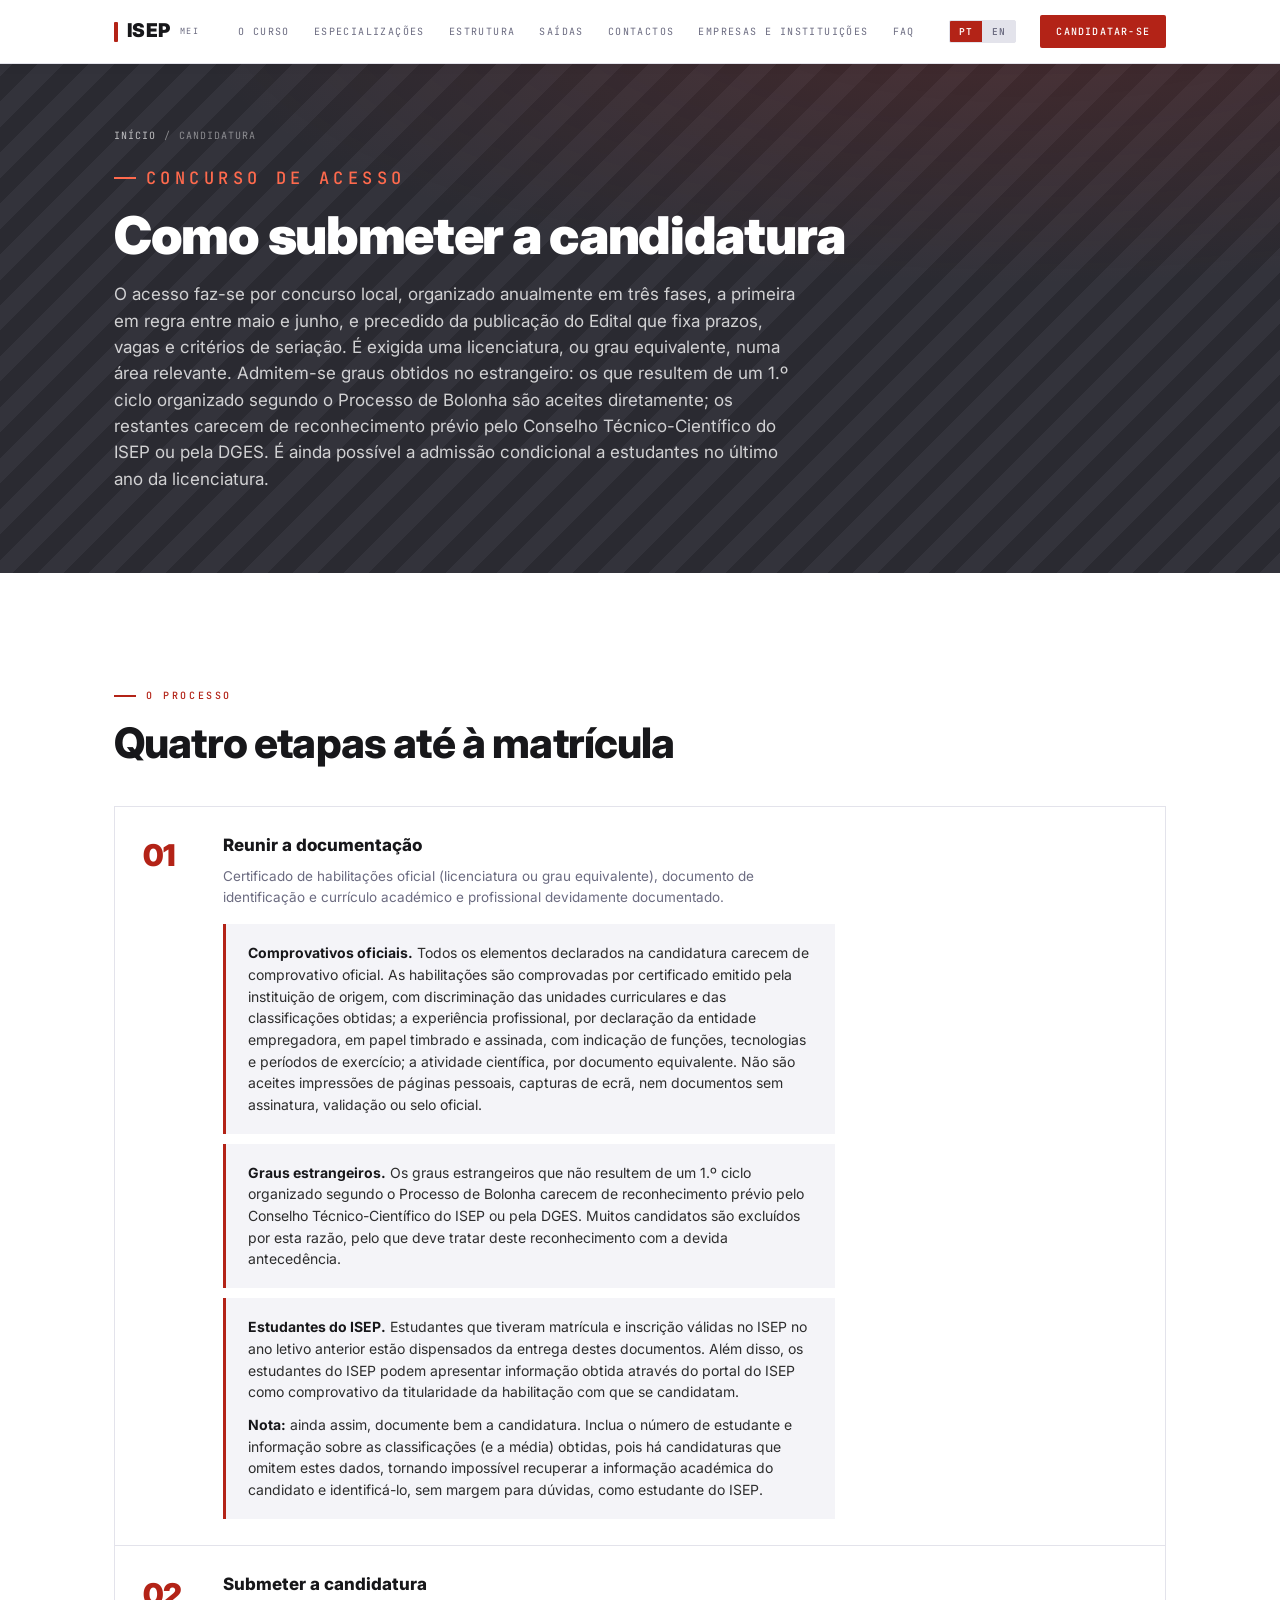
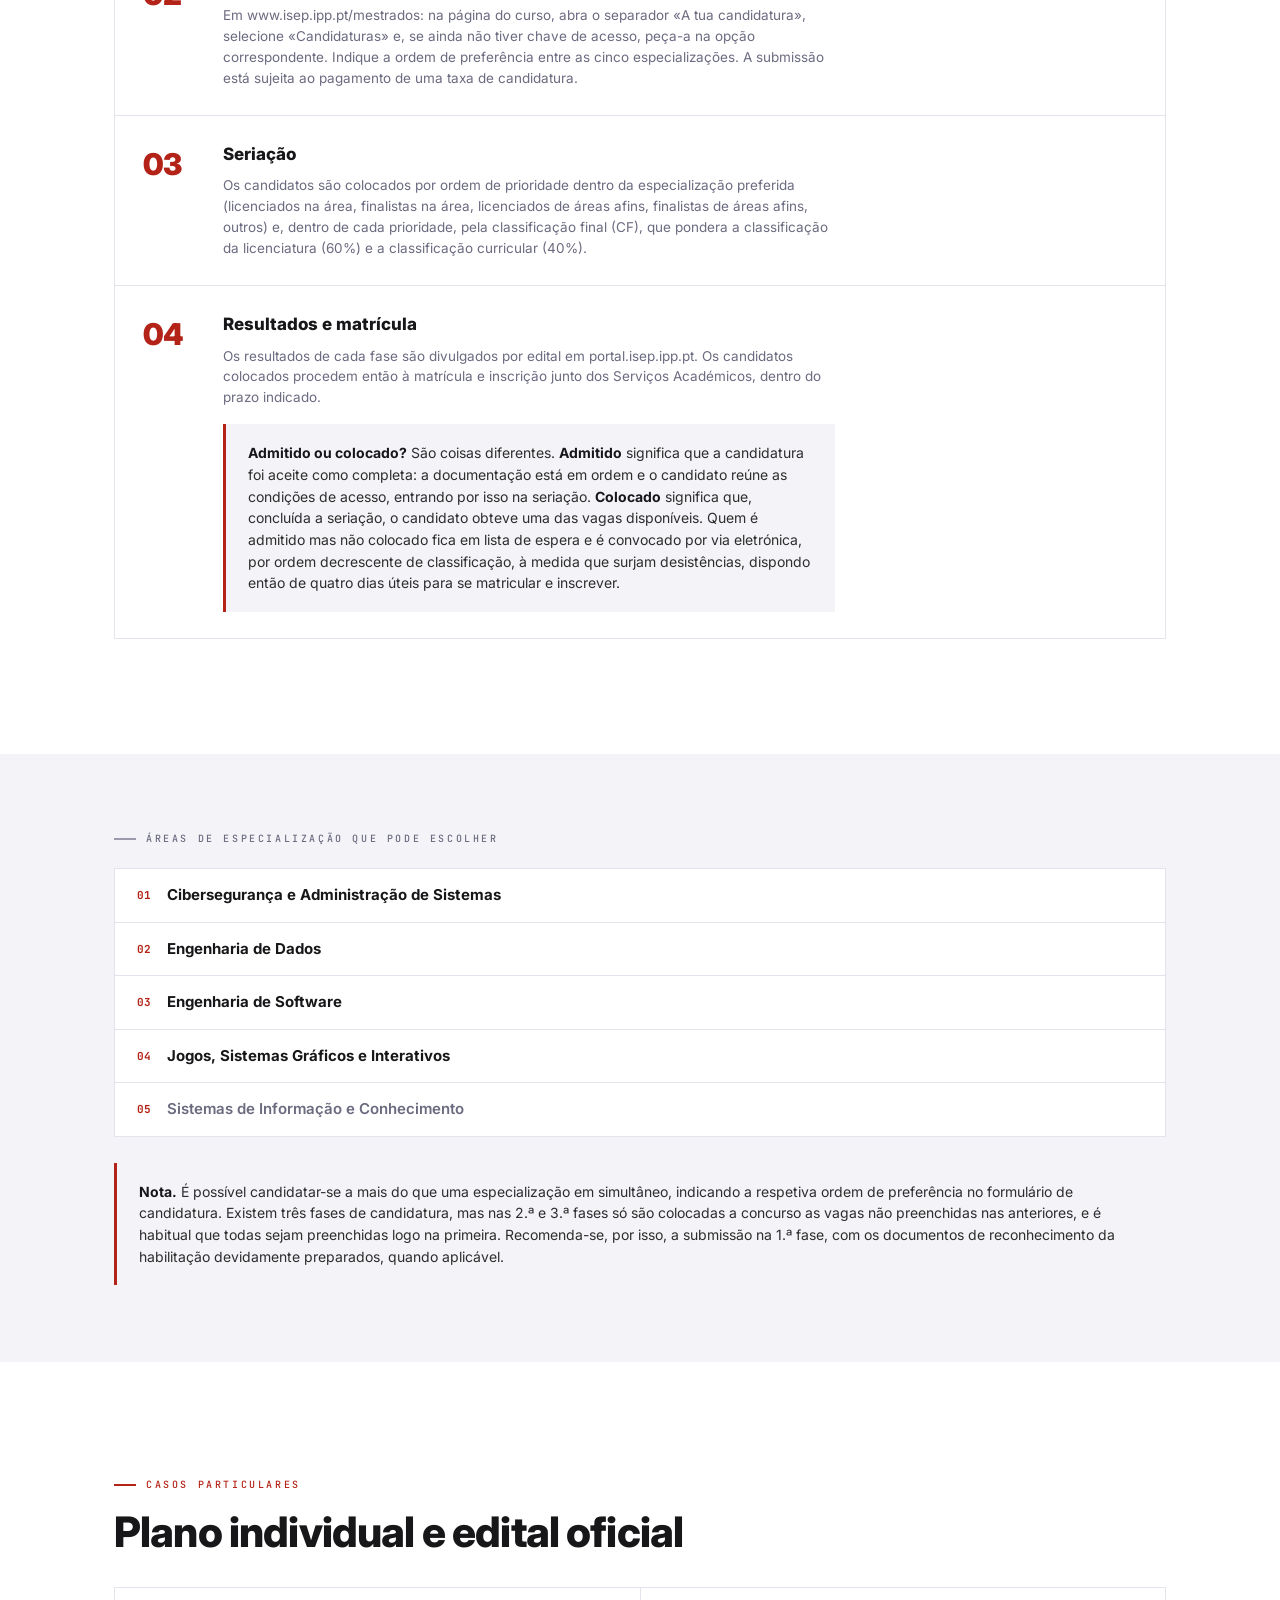
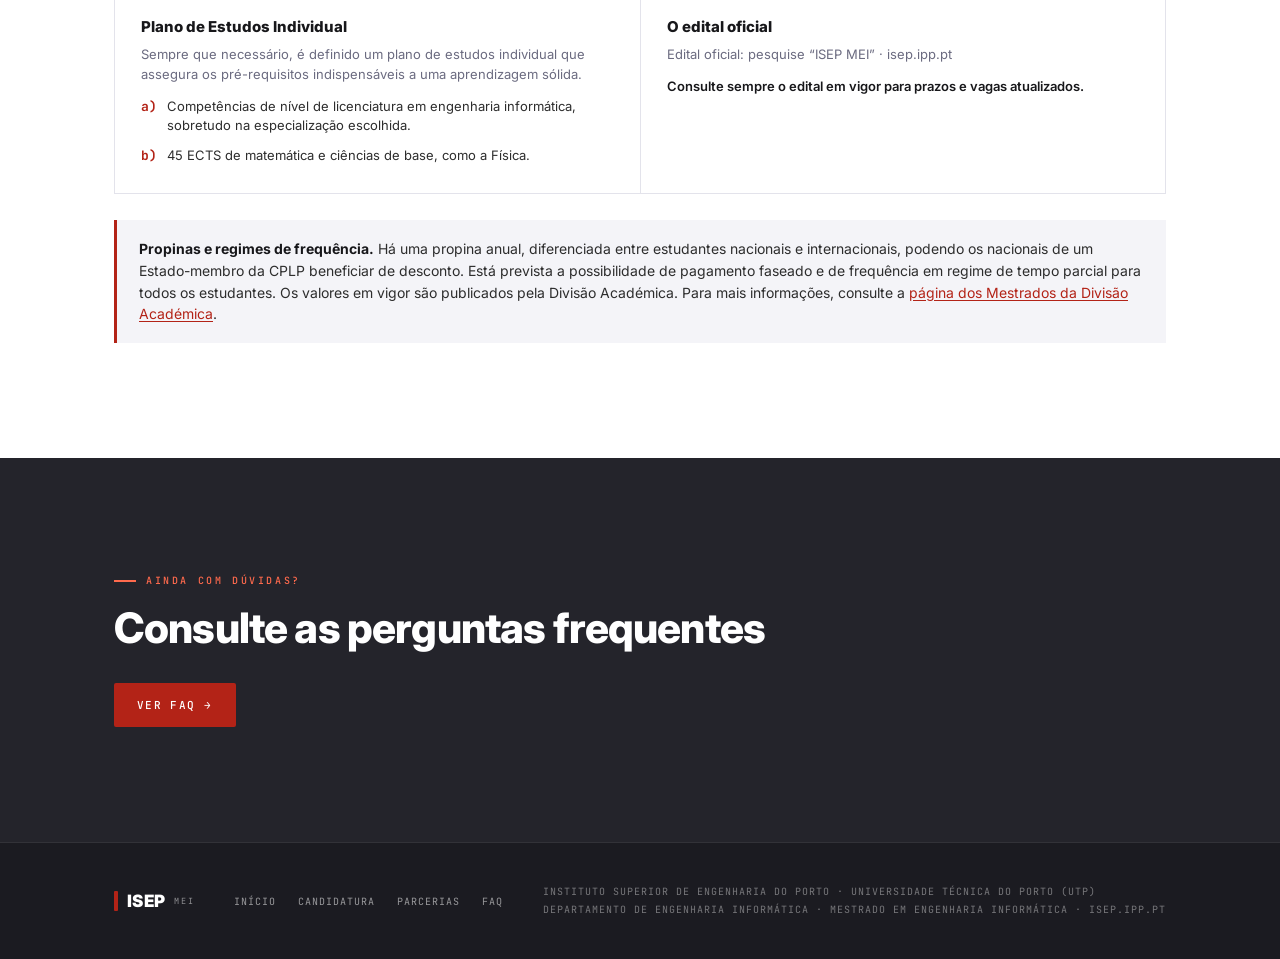
==== candidatura.html @ 1ce11475 "first commit" ====
<!DOCTYPE html>
<html lang="pt">
<head>
<meta charset="utf-8">
<meta name="viewport" content="width=device-width, initial-scale=1">
<title data-i18n="meta.cand">Candidatura · MEI · ISEP</title>
<meta name="description" data-i18n-attr="content:meta.candDesc" content="">
<link rel="stylesheet" href="styles.css">
<link rel="stylesheet" href="site.css">
</head>
<body data-page="candidatura">

<div id="site-nav"></div>

<section class="subhero">
  <div class="subhero__hatch"></div>
  <div class="wrap subhero__inner">
    <div class="crumb"><a href="index.html" data-i18n="cand.crumbHome"></a><span>/</span><span data-i18n="cand.crumb"></span></div>
    <p class="eyebrow reveal in" data-i18n="cand.eyebrow"></p>
    <h1 class="reveal in" data-d="1" data-i18n="cand.h1"></h1>
    <p class="reveal in" id="admIntro" data-d="2"></p>
  </div>
</section>

<section class="section">
  <div class="wrap">
    <p class="eyebrow reveal" data-i18n="cand.stepsEyebrow"></p>
    <h2 class="h-lg reveal" data-i18n="cand.stepsH2"></h2>
    <div class="steps-list reveal" id="stepsList"></div>
  </div>
</section>

<section class="section section--tight" style="background:var(--soft);">
  <div class="wrap">
    <p class="eyebrow muted reveal" data-i18n="cand.branchesEyebrow"></p>
    <div class="branch-list reveal" id="branchList"></div>
    <div class="callout reveal" id="applyNote"></div>
  </div>
</section>

<section class="section">
  <div class="wrap">
    <p class="eyebrow reveal" data-i18n="cand.caseEyebrow"></p>
    <h2 class="h-lg reveal" data-i18n="cand.caseH2"></h2>
    <div class="adm-two reveal" id="admTwo" style="margin-top:32px;"></div>
    <div class="callout reveal" id="feesNote"></div>
  </div>
</section>

<section class="section closing">
  <div class="wrap">
    <p class="eyebrow reveal" data-i18n="cand.closingEyebrow"></p>
    <h2 class="h-lg reveal" style="color:#fff;" data-i18n="cand.closingH2"></h2>
    <div class="closing__cta reveal" style="margin-top:32px;border-top:0;padding-top:0;">
      <div class="closing__actions">
        <a class="btn btn--primary" href="faq.html"><span data-i18n="cand.closingCta"></span> <span class="arr">→</span></a>
      </div>
    </div>
  </div>
</section>

<div id="site-footer"></div>

<script src="content.js"></script>
<script src="content.en.js"></script>
<script src="i18n.js"></script>
<script src="nav.js"></script>
<script src="reveal.js"></script>
<script src="candidatura.js"></script>
</body>
</html>
---- styles.css ----
/* ============================================================
   MEI · ISEP Brochure Design System
   Global entry point — consumers link THIS file only.
   Keep this file a list of @imports; no rules inline.
   ============================================================ */
@import "./css/fonts.css";
@import "./css/colors.css";
@import "./css/typography.css";
@import "./css/spacing.css";
---- site.css ----
/* ============================================================
   MEI · ISEP — Website layer
   Built on the brochure design system tokens (css/*.css via
   styles.css). This file adds web-only concerns: sticky nav,
   full-bleed hero, scroll rhythm, reveals, responsive behaviour.
   The house style is unchanged: one accent (ISEP red), mono
   eyebrows, heavy Inter display, square hairline structure.
   ============================================================ */

*, *::before, *::after { box-sizing: border-box; }
html { scroll-behavior: smooth; -webkit-text-size-adjust: 100%; }
@media (prefers-reduced-motion: reduce) { html { scroll-behavior: auto; } }
body {
  margin: 0;
  font-family: var(--font-sans);
  color: var(--ink-700);
  background: var(--paper);
  line-height: var(--leading-body);
  -webkit-font-smoothing: antialiased;
  text-rendering: optimizeLegibility;
}
img { max-width: 100%; display: block; }
a { color: inherit; text-decoration: none; }
:focus-visible { outline: 2px solid var(--mei-red); outline-offset: 3px; }

/* ---- Shared rhythm ---- */
:root {
  --maxw: 1180px;
  --gutter: clamp(20px, 5vw, 72px);
  --nav-h: 64px;
  --sec-pad: clamp(64px, 9vw, 132px);

  /* Dark surfaces. Kept separate from --ink-900 / --stage-black, which are
     also text colours: these lift the large dark sections a step without
     lightening every heading on the page. --deep stays a step below --dark
     so cards and mats still read as nested inside a dark section. */
  --surface-dark: #24242B;
  --surface-dark-deep: #1B1B21;
  --hatch-dark-a: #33333B;
  --hatch-dark-b: #2A2A31;
}
.wrap { max-width: var(--maxw); margin: 0 auto; padding-inline: var(--gutter); }
.section { padding-block: var(--sec-pad); }
.section--tight { padding-block: clamp(48px, 6vw, 84px); }

/* ---- Eyebrow (mono kicker) ---- */
.eyebrow {
  font-family: var(--font-mono);
  font-size: 10px;
  letter-spacing: 0.26em;
  text-transform: uppercase;
  font-weight: 500;
  color: var(--mei-red);
  margin: 0 0 18px;
  display: flex;
  align-items: center;
  gap: 10px;
}
.eyebrow::before {
  content: "";
  width: 22px; height: 2px;
  background: var(--mei-red);
  display: inline-block;
}
.eyebrow.muted { color: var(--ink-500); }
.eyebrow.muted::before { background: var(--ink-300); }
.on-dark .eyebrow, .eyebrow.on-dark { color: #ff6a4d; }
.on-dark .eyebrow::before { background: #ff6a4d; }

/* ---- Headings ---- */
.h-xl { font-weight: 900; font-size: clamp(34px, 5.2vw, 60px); line-height: 1.02; letter-spacing: -0.025em; color: var(--ink-900); margin: 0; }
.h-lg { font-weight: 800; font-size: clamp(27px, 3.6vw, 42px); line-height: 1.06; letter-spacing: -0.02em; color: var(--ink-900); margin: 0; }
.h-md { font-weight: 800; font-size: clamp(20px, 2.2vw, 26px); line-height: 1.1; letter-spacing: -0.015em; color: var(--ink-900); margin: 0; }
.lead { font-size: clamp(16px, 1.5vw, 19px); line-height: 1.5; font-weight: 500; color: var(--ink-700); max-width: 56ch; }
.body { font-size: 15px; line-height: 1.6; color: var(--ink-500); max-width: 62ch; }
/* Grey run-in phrase opening a paragraph. Weighted so it still reads as a
   lead-in inside .body, which is already --ink-500. */
.lede { color: var(--ink-500); font-weight: 650; }
.text-accent { color: var(--mei-red); }

/* ============================================================
   NAV
   ============================================================ */
/* The bar is never transparent, in either state: over the dark hero it is a
   solid dark band with light type, and from the first light section onward it
   flips to solid paper with dark type. nav.js owns the .scrolled flip. */
.nav {
  position: fixed; top: 0; left: 0; right: 0; z-index: 100;
  height: var(--nav-h);
  display: flex; align-items: center;
  background: var(--surface-dark-deep);
  transition: background .35s ease, border-color .35s ease, box-shadow .35s ease;
  border-bottom: 1px solid rgba(255,255,255,.09);
}
.nav.scrolled {
  background: var(--paper);
  border-bottom-color: var(--line);
  box-shadow: 0 1px 12px rgba(15,15,18,.06);
}
.nav__inner { max-width: var(--maxw); margin: 0 auto; padding-inline: var(--gutter); width: 100%; display: flex; align-items: center; gap: 24px; }
.brand { display: flex; align-items: center; gap: 9px; margin-right: auto; }
.brand__bar { width: 4px; height: 20px; background: var(--mei-red); border-radius: 1px; }
.brand__isep { font-weight: 900; font-size: 19px; letter-spacing: .02em; color: #fff; transition: color .35s ease; }
.brand__sub { font-family: var(--font-mono); font-size: 8.5px; letter-spacing: .2em; text-transform: uppercase; color: rgba(255,255,255,.6); transition: color .35s ease; }
.nav.scrolled .brand__isep { color: var(--ink-900); }
.nav.scrolled .brand__sub { color: var(--ink-500); }
.nav__links { display: flex; align-items: center; gap: 4px; }
.nav__link {
  font-family: var(--font-mono); font-size: 10px; letter-spacing: .14em; text-transform: uppercase; white-space: nowrap;
  color: rgba(255,255,255,.72); padding: 8px 10px; border-radius: 2px; transition: color .25s ease, background .25s ease; position: relative;
}
.nav__link:hover { color: #fff; }
.nav.scrolled .nav__link { color: var(--ink-500); }
.nav.scrolled .nav__link:hover { color: var(--ink-900); }
.nav__link.active { color: #fff; }
.nav.scrolled .nav__link.active { color: var(--mei-red); }
.nav__link.active::after {
  content: ""; position: absolute; left: 11px; right: 11px; bottom: 2px; height: 2px; background: var(--mei-red);
}
.nav__cta {
  font-family: var(--font-mono); font-size: 10px; letter-spacing: .12em; text-transform: uppercase; font-weight: 500;
  background: var(--mei-red); color: #fff; padding: 9px 16px; border-radius: 2px; white-space: nowrap;
  transition: background .2s ease, transform .2s ease;
}
.nav__cta:hover { background: var(--mei-red-deep); transform: translateY(-1px); }
/* ---- Language switch ---- */
.langsw { display: flex; align-items: center; gap: 1px; background: rgba(255,255,255,.22); border: 1px solid rgba(255,255,255,.22); border-radius: 2px; overflow: hidden; flex: 0 0 auto; }
.langsw__b {
  font-family: var(--font-mono); font-size: 9.5px; letter-spacing: .12em; font-weight: 600;
  background: transparent; color: rgba(255,255,255,.72); border: 0; cursor: pointer;
  padding: 6px 9px; line-height: 1; transition: background .2s ease, color .2s ease;
}
.langsw__b:hover { color: #fff; }
.langsw__b.active { background: var(--mei-red); color: #fff; }
.nav.scrolled .langsw { background: var(--line); border-color: var(--line); }
.nav.scrolled .langsw__b { color: var(--ink-500); }
.nav.scrolled .langsw__b:hover { color: var(--ink-900); }
.nav.scrolled .langsw__b.active { background: var(--mei-red); color: #fff; }

.nav__burger { display: none; flex-direction: column; gap: 4px; background: none; border: 0; cursor: pointer; padding: 8px; }
.nav__burger span { width: 22px; height: 2px; background: #fff; transition: background .35s ease; }
.nav.scrolled .nav__burger span { background: var(--ink-900); }

/* ============================================================
   HERO (editorial dark cut)
   ============================================================ */
.hero {
  position: relative; min-height: 100svh; display: flex; align-items: flex-end;
  background: var(--surface-dark-deep); color: #fff; overflow: hidden;
  padding-top: calc(var(--nav-h) + 40px); padding-bottom: clamp(40px, 6vw, 72px);
}
.hero__hatch {
  position: absolute; inset: 0;
  background:
    radial-gradient(120% 90% at 80% 0%, rgba(179,35,23,.22), transparent 55%),
    repeating-linear-gradient(135deg, var(--hatch-dark-a) 0 18px, var(--hatch-dark-b) 18px 36px);
  opacity: .9;
}
.hero__hatch::after {
  content: ""; position: absolute; inset: 0;
  background: linear-gradient(to top, rgba(15,15,18,.96) 4%, rgba(15,15,18,.35) 55%, rgba(15,15,18,.55) 100%);
}
.hero__inner { position: relative; z-index: 2; width: 100%; max-width: var(--maxw); margin: 0 auto; padding-inline: var(--gutter); }
.hero__kicker { font-family: var(--font-mono); font-size: 11px; letter-spacing: .28em; text-transform: uppercase; color: rgba(255,255,255,.7); margin-bottom: 26px; display: flex; align-items: center; gap: 12px; flex-wrap: wrap; }
.hero__kicker b { color: #ff6a4d; font-weight: 500; }
.hero__mei { font-weight: 900; font-size: clamp(140px, 30vw, 440px); line-height: .78; letter-spacing: -0.05em; margin: 0 0 8px -0.04em; }
.hero__mei span { color: var(--mei-red); }
.hero__title { font-weight: 800; font-size: clamp(22px, 3.4vw, 40px); letter-spacing: -0.02em; line-height: 1.05; margin: 0 0 22px; max-width: 18ch; }
.hero__intro { font-size: clamp(15px, 1.5vw, 18px); line-height: 1.55; color: rgba(255,255,255,.8); max-width: 54ch; font-weight: 400; }
.hero__actions { display: flex; flex-wrap: wrap; gap: 14px; margin-top: 32px; }
.hero__stats {
  display: grid; grid-template-columns: repeat(4, 1fr); gap: 1px;
  margin-top: clamp(40px, 6vw, 64px); border: 1px solid rgba(255,255,255,.14); background: rgba(255,255,255,.14);
}
.hero__stat { background: rgba(15,15,18,.6); padding: 20px 22px; }
.hero__stat .n { font-weight: 900; font-size: clamp(28px, 3.4vw, 40px); letter-spacing: -.02em; line-height: 1; }
.hero__stat .l { font-family: var(--font-mono); font-size: 9px; letter-spacing: .14em; text-transform: uppercase; color: rgba(255,255,255,.55); margin-top: 9px; }
.scrollcue { position: absolute; left: 50%; bottom: 18px; transform: translateX(-50%); z-index: 3; font-family: var(--font-mono); font-size: 8px; letter-spacing: .3em; text-transform: uppercase; color: rgba(255,255,255,.5); display: flex; flex-direction: column; align-items: center; gap: 8px; }
.scrollcue .ln { width: 1px; height: 30px; background: linear-gradient(to bottom, rgba(255,255,255,.5), transparent); animation: cue 2.2s ease-in-out infinite; transform-origin: top; }
@keyframes cue { 0%,100% { transform: scaleY(.4); opacity:.4 } 50% { transform: scaleY(1); opacity:1 } }
@media (prefers-reduced-motion: reduce) { .scrollcue .ln { animation: none; } }

/* ---- Buttons ---- */
.btn { font-family: var(--font-mono); font-size: 11px; letter-spacing: .12em; text-transform: uppercase; font-weight: 500; padding: 13px 22px; border-radius: 2px; display: inline-flex; align-items: center; gap: 9px; cursor: pointer; border: 1px solid transparent; transition: background .2s ease, color .2s ease, transform .2s ease, border-color .2s ease; }
.btn .arr { transition: transform .2s ease; }
.btn:hover .arr { transform: translateX(3px); }
.btn--primary { background: var(--mei-red); color: #fff; }
.btn--primary:hover { background: var(--mei-red-deep); transform: translateY(-1px); }
.btn--ghost-light { background: transparent; color: #fff; border-color: rgba(255,255,255,.3); }
.btn--ghost-light:hover { border-color: #fff; background: rgba(255,255,255,.06); }
.btn--ghost { background: transparent; color: var(--ink-900); border-color: var(--line); }
.btn--ghost:hover { border-color: var(--ink-900); }
.btn--dark { background: var(--ink-900); color: #fff; }
.btn--dark:hover { background: #000; transform: translateY(-1px); }

/* ============================================================
   PILLARS
   ============================================================ */
.pillars { display: grid; grid-template-columns: repeat(4, 1fr); gap: 1px; background: var(--line); border: 1px solid var(--line); margin-top: 40px; }
.pillar { background: var(--paper); padding: 30px 26px 34px; }
.pillar__no { font-family: var(--font-mono); font-size: 10px; letter-spacing: .16em; color: var(--mei-red); margin-bottom: 18px; }
.pillar__t { font-weight: 800; font-size: 17px; letter-spacing: -.01em; color: var(--ink-900); margin: 0 0 10px; line-height: 1.2; }
.pillar__d { font-size: 13.5px; line-height: 1.55; color: var(--ink-500); margin: 0; }

/* ---- Glance strip ---- */
.glance { display: grid; grid-template-columns: repeat(4, 1fr); gap: 1px; background: var(--line); border: 1px solid var(--line); margin-top: 40px; }
.glance__cell { background: var(--soft); padding: 18px 20px; }
.glance__k { font-family: var(--font-mono); font-size: 8.5px; letter-spacing: .16em; text-transform: uppercase; color: var(--ink-500); margin-bottom: 7px; }
.glance__v { font-size: 14px; font-weight: 600; color: var(--ink-900); line-height: 1.3; }

/* ============================================================
   SPECIALIZATIONS
   ============================================================ */
.spec { background: var(--soft-warm); }
.spec__head { display: flex; justify-content: space-between; align-items: flex-end; gap: 30px; flex-wrap: wrap; }
.spec__tabs { display: flex; flex-wrap: wrap; gap: 8px; margin-top: 38px; }
.spec__tab {
  font-family: var(--font-mono); font-size: 10px; letter-spacing: .1em; text-transform: uppercase;
  display: flex; align-items: center; gap: 9px; padding: 11px 15px; border: 1px solid var(--line);
  background: var(--paper); color: var(--ink-500); border-radius: 2px; cursor: pointer; transition: all .2s ease; text-align: left;
}
.spec__tab .no { font-weight: 700; color: var(--ink-300); transition: color .2s ease; }
.spec__tab:hover { border-color: var(--ink-300); color: var(--ink-900); }
.spec__tab.active { background: var(--ink-900); border-color: var(--ink-900); color: #fff; }
.spec__tab.active .no { color: var(--mei-red); }

.spec__panel { margin-top: 30px; background: var(--paper); border: 1px solid var(--line); }
.spec__panelhead { display: grid; grid-template-columns: 1.1fr .9fr; }
.spec__intro { padding: clamp(28px, 3.5vw, 46px); }
.spec__no { font-weight: 900; font-size: 64px; line-height: .9; letter-spacing: -.04em; color: var(--mei-red); }
.spec__name { font-weight: 800; font-size: clamp(22px, 2.4vw, 30px); letter-spacing: -.02em; color: var(--ink-900); margin: 14px 0 16px; line-height: 1.08; }
.spec__blurb { font-size: 14.5px; line-height: 1.6; color: var(--ink-500); margin: 0; }
.spec__meta { display: flex; gap: 28px; margin-top: 24px; }
.spec__metaitem .n { font-weight: 900; font-size: 24px; color: var(--ink-900); letter-spacing: -.02em; }
.spec__metaitem .l { font-family: var(--font-mono); font-size: 8.5px; letter-spacing: .14em; text-transform: uppercase; color: var(--ink-500); margin-top: 4px; }
.spec__photo {
  position: relative; overflow: hidden;
  background: repeating-linear-gradient(135deg, var(--hatch-a) 0 16px, var(--hatch-b) 16px 32px);
  border-left: 1px solid var(--line); min-height: 240px;
}
.spec__photo img { position: absolute; inset: 0; width: 100%; height: 100%; object-fit: cover; }
/* The data-label caption only stands in for a missing image; once the real
   photo is there it is redundant, and it survives as the img's alt text. */
.spec__photo::after { content: attr(data-label); position: absolute; left: 18px; bottom: 16px; right: 18px; font-family: var(--font-mono); font-size: 9px; letter-spacing: .12em; text-transform: uppercase; color: var(--ink-300); background: rgba(255,255,255,.66); padding: 5px 9px; border-radius: 2px; }
.spec__photo.has-img::after { content: none; }

.spec__courses { border-top: 1px solid var(--line); padding: clamp(24px, 3vw, 40px); }
.spec__semgrid { display: grid; grid-template-columns: 1fr 1fr; gap: 0 clamp(28px, 4vw, 56px); }
.subsem { font-family: var(--font-mono); font-size: 10px; letter-spacing: .14em; text-transform: uppercase; color: var(--ink-900); font-weight: 700; display: flex; align-items: center; gap: 9px; margin-bottom: 4px; }
.subsem .tag { color: var(--mei-red); }
.course { display: flex; gap: 14px; align-items: flex-start; padding: 13px 0; border-top: 1px solid var(--line); }
.course__code { font-family: var(--font-mono); font-size: 10px; font-weight: 700; letter-spacing: .05em; color: var(--ink-900); flex: 0 0 64px; padding-top: 2px; }
.course__name { font-size: 13.5px; font-weight: 700; color: var(--ink-900); line-height: 1.25; }
.course__desc { font-size: 12px; line-height: 1.5; color: var(--ink-500); margin-top: 4px; }
.course__shared { display: inline-block; margin-top: 6px; font-family: var(--font-mono); font-size: 8px; letter-spacing: .12em; text-transform: uppercase; color: var(--mei-red); }
.course__ects { margin-left: auto; display: flex; align-items: baseline; gap: 3px; flex: 0 0 auto; }
.course__ects .n { font-weight: 900; font-size: 17px; letter-spacing: -.02em; color: var(--ink-900); }
.course__ects .u { font-family: var(--font-mono); font-size: 8px; letter-spacing: .12em; text-transform: uppercase; color: var(--ink-500); }

.spec__y2 { display: grid; grid-template-columns: 1fr 1fr; gap: 0; border-top: 1px solid var(--line); }
.spec__lab { padding: clamp(22px, 3vw, 34px); border-right: 1px solid var(--line); }
.spec__proj { padding: clamp(22px, 3vw, 34px); background: var(--soft); }
.blk-label { font-family: var(--font-mono); font-size: 9.5px; letter-spacing: .16em; text-transform: uppercase; color: var(--mei-red); display: flex; align-items: center; gap: 9px; margin-bottom: 16px; }
.blk-label .dot { width: 6px; height: 6px; background: var(--mei-red); border-radius: 50%; }
.proj { padding: 11px 0; border-top: 1px solid var(--line); }
.proj__t { font-size: 13px; font-weight: 700; color: var(--ink-900); line-height: 1.3; }
.proj__m { font-family: var(--font-mono); font-size: 10px; color: var(--ink-500); margin-top: 4px; letter-spacing: .02em; }
.spec__extra { font-size: 12px; color: var(--ink-500); margin-top: 14px; line-height: 1.5; }

.fifth-note { margin-top: 26px; background: var(--paper); border: 1px solid var(--line); border-left: 3px solid var(--mei-red); padding: 18px 22px; font-size: 14px; line-height: 1.55; color: var(--ink-700); }

/* ============================================================
   STRUCTURE
   ============================================================ */
.arc { display: grid; grid-template-columns: repeat(3, 1fr); gap: 1px; background: var(--line); border: 1px solid var(--line); margin-top: 40px; }
.arc__cell { background: var(--paper); padding: 28px 26px 32px; position: relative; }
.arc__cell.accent { background: var(--surface-dark); color: #fff; }
.arc__sem { font-family: var(--font-mono); font-size: 9px; letter-spacing: .16em; text-transform: uppercase; color: var(--ink-500); margin-bottom: 16px; }
.arc__cell.accent .arc__sem { color: rgba(255,255,255,.55); }
.arc__big { font-weight: 800; font-size: 22px; letter-spacing: -.015em; color: var(--ink-900); margin-bottom: 8px; }
.arc__cell.accent .arc__big { color: #fff; }
.arc__sub { font-size: 13px; line-height: 1.5; color: var(--ink-500); }
.arc__cell.accent .arc__sub { color: rgba(255,255,255,.7); }
.arc__step { position: absolute; top: 24px; right: 26px; font-family: var(--font-mono); font-size: 10px; color: var(--ink-300); }
.arc__cell.accent .arc__step { color: var(--mei-red); }

.common { margin-top: 40px; border: 1px solid var(--line); background: var(--paper); }
.common__row { display: flex; gap: 16px; align-items: flex-start; padding: 16px 22px; border-top: 1px solid var(--line); }
.common__row:first-child { border-top: 0; }
.common__code { font-family: var(--font-mono); font-size: 10px; font-weight: 700; letter-spacing: .05em; color: var(--ink-900); flex: 0 0 64px; padding-top: 2px; }
.common__name { font-size: 14px; font-weight: 700; color: var(--ink-900); }
.common__desc { font-size: 12.5px; color: var(--ink-500); line-height: 1.5; margin-top: 4px; max-width: 70ch; }
.common__ects { margin-left: auto; display: flex; align-items: baseline; gap: 3px; }
.common__ects .n { font-weight: 900; font-size: 19px; color: var(--ink-900); letter-spacing: -.02em; }
.common__ects .u { font-family: var(--font-mono); font-size: 8px; letter-spacing: .12em; text-transform: uppercase; color: var(--ink-500); }

.pace { margin-top: 40px; display: grid; grid-template-columns: 1.3fr 1fr; gap: 1px; background: var(--line); border: 1px solid var(--line); }
.pace__tablewrap { background: var(--paper); padding: 24px 26px; }
.ftab { width: 100%; border-collapse: collapse; }
.ftab th, .ftab td { text-align: left; padding: 11px 8px; border-bottom: 1px solid var(--line); font-size: 13px; }
.ftab thead th { font-family: var(--font-mono); font-size: 9px; letter-spacing: .14em; text-transform: uppercase; color: var(--ink-500); font-weight: 500; }
.ftab tbody th { font-weight: 600; color: var(--ink-700); }
.ftab tbody td { font-weight: 800; color: var(--ink-900); font-size: 15px; }
.ftab td.hl { color: var(--mei-red); }
.pace__note { background: var(--surface-dark); color: #fff; padding: 26px; display: flex; flex-direction: column; justify-content: center; }
.pace__sched { font-family: var(--font-mono); font-size: 11px; letter-spacing: .1em; text-transform: uppercase; color: #ff6a4d; margin-bottom: 14px; }
.pace__note p { font-size: 14px; line-height: 1.6; color: rgba(255,255,255,.78); margin: 0; }

/* ============================================================
   ACCREDITATIONS + ADVANTAGES
   ============================================================ */
/* Advantage cards: two-up hairline grid, matching .adm-two. Moved out of the
   old accreditations section, so they now sit on a light background. */
.adv { display: grid; grid-template-columns: 1fr 1fr; gap: 1px; background: var(--line); border: 1px solid var(--line); margin-top: 30px; }
.adv__card { background: var(--paper); padding: 30px 28px; }
.adv__t { font-weight: 800; font-size: 18px; color: var(--ink-900); margin-bottom: 10px; letter-spacing: -.01em; }
.adv__d { font-size: 13px; line-height: 1.6; color: var(--ink-500); }

/* ============================================================
   CAREERS
   ============================================================ */
.chips { display: flex; flex-wrap: wrap; gap: 10px; margin-top: 36px; }
.chip { font-size: 14px; font-weight: 600; color: var(--ink-700); background: var(--paper); border: 1px solid var(--line); border-radius: 2px; padding: 10px 16px; transition: all .2s ease; }
.chip:hover { border-color: var(--mei-red); color: var(--mei-red); transform: translateY(-2px); }
.chip.accent { background: var(--mei-red); border-color: var(--mei-red); color: #fff; }
.careers__note { margin-top: 26px; font-family: var(--font-mono); font-size: 11px; letter-spacing: .04em; color: var(--ink-500); display: flex; align-items: center; gap: 10px; }
.careers__note::before { content: ""; width: 18px; height: 2px; background: var(--mei-red); }

/* ============================================================
   PARTNERS
   ============================================================ */
.partners { background: var(--soft); }
.partner-wall { display: grid; grid-template-columns: repeat(3, 1fr); gap: 1px; background: var(--line); border: 1px solid var(--line); margin-top: 40px; }
.partner { background: var(--paper); padding: 30px 22px; display: flex; flex-direction: column; align-items: center; text-align: center; gap: 8px; transition: background .2s ease; justify-content: center; min-height: 92px; }
.partner:hover { background: var(--soft); }
.partner__name { font-weight: 800; font-size: 15px; color: var(--ink-900); line-height: 1.25; }
.partner__kind { font-family: var(--font-mono); font-size: 8.5px; letter-spacing: .08em; text-transform: uppercase; color: var(--ink-500); }
/* "+ dezenas de outros parceiros": the wall is a selection, this closes it out. */
.partner.accent, .partner.accent:hover { background: var(--mei-red); }
.partner.accent .partner__name { color: #fff; font-weight: 900; font-size: 26px; letter-spacing: -.015em; line-height: 1; }
.partner.accent .partner__kind { color: rgba(255,255,255,.8); }
.sectors { margin-top: 22px; border: 1px solid var(--line); background: var(--paper); }
.sector { display: grid; grid-template-columns: 220px 1fr; gap: 22px; padding: 16px 22px; border-top: 1px solid var(--line); transition: background .2s ease; }
.sector:first-child { border-top: 0; }
.sector:hover { background: var(--soft); }
.sector__k { font-family: var(--font-mono); font-size: 8.5px; letter-spacing: .16em; text-transform: uppercase; color: var(--mei-red); padding-top: 4px; }
.sector__v { font-size: 14px; line-height: 1.55; color: var(--ink-700); }
@media (max-width: 720px) { .sector { grid-template-columns: 1fr; gap: 8px; } }

.repo { margin-top: 40px; background: var(--surface-dark); color: #fff; padding: 34px clamp(28px, 4vw, 48px); display: flex; align-items: center; gap: 28px; flex-wrap: wrap; }
.repo__n { font-weight: 900; font-size: clamp(44px, 6vw, 68px); letter-spacing: -.03em; color: var(--mei-red); line-height: .9; }
.repo__l { font-size: 16px; line-height: 1.4; color: rgba(255,255,255,.85); max-width: 38ch; }
.repo__url { font-family: var(--font-mono); font-size: 11px; letter-spacing: .1em; color: rgba(255,255,255,.5); margin-left: auto; }
.repo__url a { color: inherit; text-decoration: underline; text-underline-offset: 3px; transition: color .2s ease; }
.repo__url a:hover { color: #fff; }

/* ============================================================
   ADMISSIONS
   ============================================================ */
.branch-list { margin-top: 22px; border: 1px solid var(--line); background: var(--paper); }
.branch { display: flex; align-items: center; gap: 16px; padding: 15px 22px; border-top: 1px solid var(--line); font-weight: 700; font-size: 15px; color: var(--ink-900); transition: background .2s ease; }
.branch:first-child { border-top: 0; }
.branch:hover { background: var(--soft); }
.branch__no { font-family: var(--font-mono); font-size: 11px; color: var(--mei-red); font-weight: 700; }
.branch.dim { color: var(--ink-500); font-weight: 600; }
.callout { margin-top: 26px; background: var(--soft); border-left: 3px solid var(--mei-red); padding: 18px 22px; font-size: 14px; line-height: 1.55; color: var(--ink-700); }
.callout b { color: var(--ink-900); }
/* Callouts may carry real paragraphs; the page has no global p reset. */
.callout p { margin: 0 0 11px; }
.callout p:last-child { margin-bottom: 0; }
.callout a { color: var(--mei-red); text-decoration: underline; text-underline-offset: 2px; }
.callout a:hover { color: var(--mei-red-deep); }
.adm-two { display: grid; grid-template-columns: 1fr 1fr; gap: 1px; background: var(--line); border: 1px solid var(--line); margin-top: 1px; }
.adm-card { background: var(--paper); padding: 28px 26px; }
.adm-card h4 { font-size: 15px; font-weight: 800; color: var(--ink-900); margin: 0 0 6px; }
.adm-card p { font-size: 13px; line-height: 1.55; color: var(--ink-500); margin: 0 0 12px; }
.adm-card ul { list-style: none; margin: 0; padding: 0; display: flex; flex-direction: column; gap: 10px; }
.adm-card li { display: flex; gap: 10px; font-size: 13px; line-height: 1.5; color: var(--ink-700); }
.adm-card li .b { font-family: var(--font-mono); color: var(--mei-red); font-weight: 700; flex: 0 0 auto; }
.adm-teaser { display: flex; flex-wrap: wrap; gap: 14px; margin-top: 30px; }

/* ============================================================
   COOPERATION
   Six cards on a hairline grid; the inner type reuses .pillar__*.
   ============================================================ */
.coop-wall { display: grid; grid-template-columns: repeat(3, 1fr); gap: 1px; background: var(--line); border: 1px solid var(--line); margin-top: 40px; }
.coop-card { background: var(--paper); padding: 32px 28px 36px; }
.coop-card .pillar__t { font-size: 16px; margin-bottom: 12px; }
.coop-card .pillar__d { font-size: 13.5px; }
/* Teaser strip on the homepage, pointing companies at the full page. */
.coop-teaser { margin-top: 40px; border: 1px solid var(--line); background: var(--paper); padding: 30px clamp(24px, 3vw, 34px); display: flex; align-items: center; gap: 26px; flex-wrap: wrap; }
.coop-teaser__t { font-weight: 800; font-size: 20px; letter-spacing: -.015em; color: var(--ink-900); max-width: 30ch; }
.coop-teaser__d { font-size: 13.5px; line-height: 1.55; color: var(--ink-500); flex: 1 1 280px; }

/* ============================================================
   CONTACT / CLOSING
   ============================================================ */
.closing { background: var(--surface-dark); color: #fff; }
.closing .eyebrow { color: #ff6a4d; }
.closing .eyebrow::before { background: #ff6a4d; }
.contact-grid { display: grid; grid-template-columns: 1fr 1fr; gap: 40px; margin-top: 42px; }
.contact-grid h4 { font-family: var(--font-mono); font-size: 10px; letter-spacing: .16em; text-transform: uppercase; color: rgba(255,255,255,.5); margin: 0 0 16px; }
.person { display: flex; flex-direction: column; gap: 2px; padding: 12px 0; border-top: 1px solid rgba(255,255,255,.12); }
.person:first-of-type { border-top: 0; }
.person .nm { font-weight: 700; font-size: 16px; color: #fff; }
.person .rl { font-family: var(--font-mono); font-size: 8.5px; letter-spacing: .16em; text-transform: uppercase; color: rgba(255,255,255,.5); margin-bottom: 2px; }
.person .em { font-family: var(--font-mono); font-size: 12px; color: #ff6a4d; }
.ml { display: flex; flex-direction: column; gap: 0; }
.ml__item { display: flex; justify-content: space-between; gap: 16px; padding: 12px 0; border-top: 1px solid rgba(255,255,255,.12); }
.ml__item:first-child { border-top: 0; }
.ml__lab { font-size: 13px; color: rgba(255,255,255,.7); }
.ml__em { font-family: var(--font-mono); font-size: 12px; color: #ff6a4d; }
.closing__cta { margin-top: clamp(48px, 7vw, 88px); display: flex; align-items: flex-end; justify-content: space-between; gap: 30px; flex-wrap: wrap; border-top: 1px solid rgba(255,255,255,.14); padding-top: clamp(32px, 4vw, 52px); }
.closing__big { font-weight: 900; font-size: clamp(44px, 8vw, 104px); line-height: .85; letter-spacing: -.04em; }
.closing__big span { color: var(--mei-red); }
.closing__actions { display: flex; flex-direction: column; gap: 12px; align-items: flex-start; }

/* ============================================================
   FOOTER
   ============================================================ */
.footer { background: var(--surface-dark-deep); color: rgba(255,255,255,.6); padding: 40px 0; border-top: 1px solid rgba(255,255,255,.1); }
.footer__inner { display: flex; justify-content: space-between; align-items: center; gap: 24px; flex-wrap: wrap; }
.footer__brand { display: flex; align-items: center; gap: 9px; }
.footer__links { display: flex; gap: 22px; }
.footer__links a { font-family: var(--font-mono); font-size: 10px; letter-spacing: .1em; text-transform: uppercase; color: rgba(255,255,255,.55); transition: color .2s ease; }
.footer__links a:hover { color: #fff; }
.footer__meta { font-family: var(--font-mono); font-size: 10px; letter-spacing: .1em; text-transform: uppercase; color: rgba(255,255,255,.4); line-height: 1.8; }

/* ============================================================
   REVEAL ANIMATION
   ============================================================ */
@media (prefers-reduced-motion: no-preference) {
  .reveal { opacity: 0; transform: translateY(22px); transition: opacity .7s cubic-bezier(.2,.7,.2,1), transform .7s cubic-bezier(.2,.7,.2,1); }
  .reveal.in { opacity: 1; transform: none; }
  .reveal[data-d="1"] { transition-delay: .08s; }
  .reveal[data-d="2"] { transition-delay: .16s; }
  .reveal[data-d="3"] { transition-delay: .24s; }
}

/* ============================================================
   RESPONSIVE
   ============================================================ */
@media (max-width: 1000px) {
  .pillars, .glance, .partner-wall, .arc, .coop-wall { grid-template-columns: repeat(2, 1fr); }
  .spec__panelhead { grid-template-columns: 1fr; }
  .spec__photo { min-height: 180px; border-left: 0; border-top: 1px solid var(--line); }
  .pace { grid-template-columns: 1fr; }
}
@media (max-width: 720px) {
  .nav__links { display: none; }
  .nav__links.open {
    display: flex; flex-direction: column; align-items: stretch; gap: 0;
    position: absolute; top: var(--nav-h); left: 0; right: 0;
    background: var(--paper);
    border-bottom: 1px solid var(--line); padding: 8px var(--gutter) 16px;
    box-shadow: 0 12px 24px rgba(15,15,18,.10);
  }
  .nav__links.open .nav__link { color: var(--ink-700); padding: 13px 4px; border-bottom: 1px solid var(--line); }
  .nav__links.open .nav__link.active { color: var(--mei-red); }
  .nav__links.open .nav__link.active::after { display: none; }
  .nav__burger { display: flex; }
  .nav__cta { display: none; }
  .spec__semgrid, .spec__y2, .adm-two, .contact-grid, .adv { grid-template-columns: 1fr; }
  .spec__lab { border-right: 0; border-bottom: 1px solid var(--line); }
  .hero__stats { grid-template-columns: repeat(2, 1fr); }
  .repo__url { margin-left: 0; width: 100%; }
}
@media (max-width: 460px) {
  .pillars, .glance, .partner-wall, .arc, .coop-wall, .hero__stats { grid-template-columns: 1fr; }
}

/* ============================================================
   SUBPAGE HEADER (Candidatura, FAQ)
   ============================================================ */
.subhero {
  background: var(--surface-dark-deep); color: #fff; position: relative; overflow: hidden;
  padding: calc(var(--nav-h) + 64px) 0 64px;
}
.subhero__hatch {
  position: absolute; inset: 0;
  background: radial-gradient(120% 90% at 80% 0%, rgba(179,35,23,.2), transparent 55%), repeating-linear-gradient(135deg, var(--hatch-dark-a) 0 18px, var(--hatch-dark-b) 18px 36px);
}
.subhero__inner { position: relative; z-index: 1; }
.subhero .eyebrow { color: #ff6a4d; }
.subhero .eyebrow::before { background: #ff6a4d; }
.subhero h1 { font-weight: 900; font-size: clamp(32px, 4.6vw, 52px); letter-spacing: -.025em; line-height: 1.04; margin: 0; color: #fff; }
.subhero p { font-size: clamp(15px, 1.4vw, 17px); line-height: 1.55; color: rgba(255,255,255,.78); max-width: 62ch; margin-top: 18px; }
.crumb { display: flex; align-items: center; gap: 8px; font-family: var(--font-mono); font-size: 10px; letter-spacing: .1em; text-transform: uppercase; color: rgba(255,255,255,.45); margin-bottom: 22px; }
.crumb a { color: rgba(255,255,255,.7); transition: color .2s ease; }
.crumb a:hover { color: #fff; }

/* ============================================================
   STEPS TIMELINE (Candidatura)
   ============================================================ */
.steps-list { margin-top: 40px; border: 1px solid var(--line); background: var(--paper); }
.step-row { display: flex; gap: 24px; padding: 26px 28px; border-top: 1px solid var(--line); }
.step-row:first-child { border-top: 0; }
.step-row__no { font-weight: 900; font-size: 30px; letter-spacing: -.02em; color: var(--mei-red); flex: 0 0 56px; }
.step-row__t { font-weight: 800; font-size: 17px; color: var(--ink-900); margin-bottom: 8px; }
.step-row__d { font-size: 13.5px; line-height: 1.55; color: var(--ink-500); max-width: 68ch; }
.step-row .callout { margin-top: 16px; max-width: 68ch; }
.step-row .callout + .callout { margin-top: 10px; }

/* ============================================================
   FAQ ACCORDION
   ============================================================ */
.faq-list { margin-top: 40px; border: 1px solid var(--line); background: var(--paper); }
.faq-tabs { display: flex; flex-wrap: wrap; gap: 8px; }
.ftab a { color: var(--mei-red); }
.ftab a:hover { color: var(--mei-red-deep); }
.refs { list-style: none; margin: 22px 0 0; padding: 0; display: flex; flex-direction: column; gap: 10px; }
.refs li { font-size: 12.5px; line-height: 1.5; color: var(--ink-500); padding-left: 16px; position: relative; }
.refs li::before { content: "\00b7"; position: absolute; left: 0; color: var(--ink-300); font-weight: 900; }
.refs a { color: var(--mei-red); text-decoration: underline; text-underline-offset: 2px; }
.refs a:hover { color: var(--mei-red-deep); }
.faq-item { border-top: 1px solid var(--line); }
.faq-item:first-child { border-top: 0; }
.faq-q {
  width: 100%; display: flex; align-items: center; justify-content: space-between; gap: 20px;
  background: none; border: 0; cursor: pointer; text-align: left; padding: 22px 26px; font-family: var(--font-sans);
  font-size: 15px; font-weight: 700; color: var(--ink-900);
}
.faq-q:hover { color: var(--mei-red); }
.faq-q__tools { display: flex; align-items: center; gap: 14px; flex: 0 0 auto; }
/* Permalink handle: quiet until the row is hovered or it takes focus. */
.faq-link {
  font-family: var(--font-mono); font-size: 13px; font-weight: 700; line-height: 1;
  color: var(--ink-300); text-decoration: none; padding: 2px 4px; border-radius: 2px;
  opacity: 0; transition: opacity .2s ease, color .2s ease, background .2s ease;
}
.faq-item:hover .faq-link, .faq-link:focus-visible { opacity: 1; }
.faq-link:hover { color: var(--mei-red); background: var(--soft); }
.faq-link.copied { opacity: 1; color: var(--mei-red); }
.faq-link.copied::after { content: " \2713"; }
@media (hover: none) { .faq-link { opacity: .6; } }
.faq-q .plus { font-family: var(--font-mono); font-size: 16px; color: var(--mei-red); flex: 0 0 auto; transition: transform .25s ease; }
.faq-item.open .faq-q .plus { transform: rotate(45deg); }
.faq-a { max-height: 0; overflow: hidden; transition: max-height .3s ease; }
.faq-a__inner { padding: 0 26px 24px; font-size: 13.5px; line-height: 1.6; color: var(--ink-500); max-width: 70ch; }
/* Answers carry real markup (paragraphs, step lists, e-mail links). */
.faq-a__inner p { margin: 0 0 11px; }
.faq-a__inner p:last-child { margin-bottom: 0; }
.faq-a__inner ul, .faq-a__inner ol { margin: 11px 0 0; padding-left: 20px; display: flex; flex-direction: column; gap: 7px; }
.faq-a__inner ul { list-style: none; padding-left: 0; }
.faq-a__inner ul > li { position: relative; padding-left: 16px; }
.faq-a__inner ul > li::before { content: ""; position: absolute; left: 0; top: 8px; width: 5px; height: 1px; background: var(--mei-red); }
.faq-a__inner li:last-child { margin-bottom: 0; }
.faq-a__inner b { color: var(--ink-900); font-weight: 700; }
.faq-a__inner a { color: var(--mei-red); text-decoration: underline; text-underline-offset: 2px; }
.faq-a__inner a:hover { color: var(--mei-red-deep); }

@media (max-width: 720px) {
  .step-row { gap: 16px; padding: 20px; }
  .step-row__no { font-size: 22px; flex: 0 0 40px; }
}
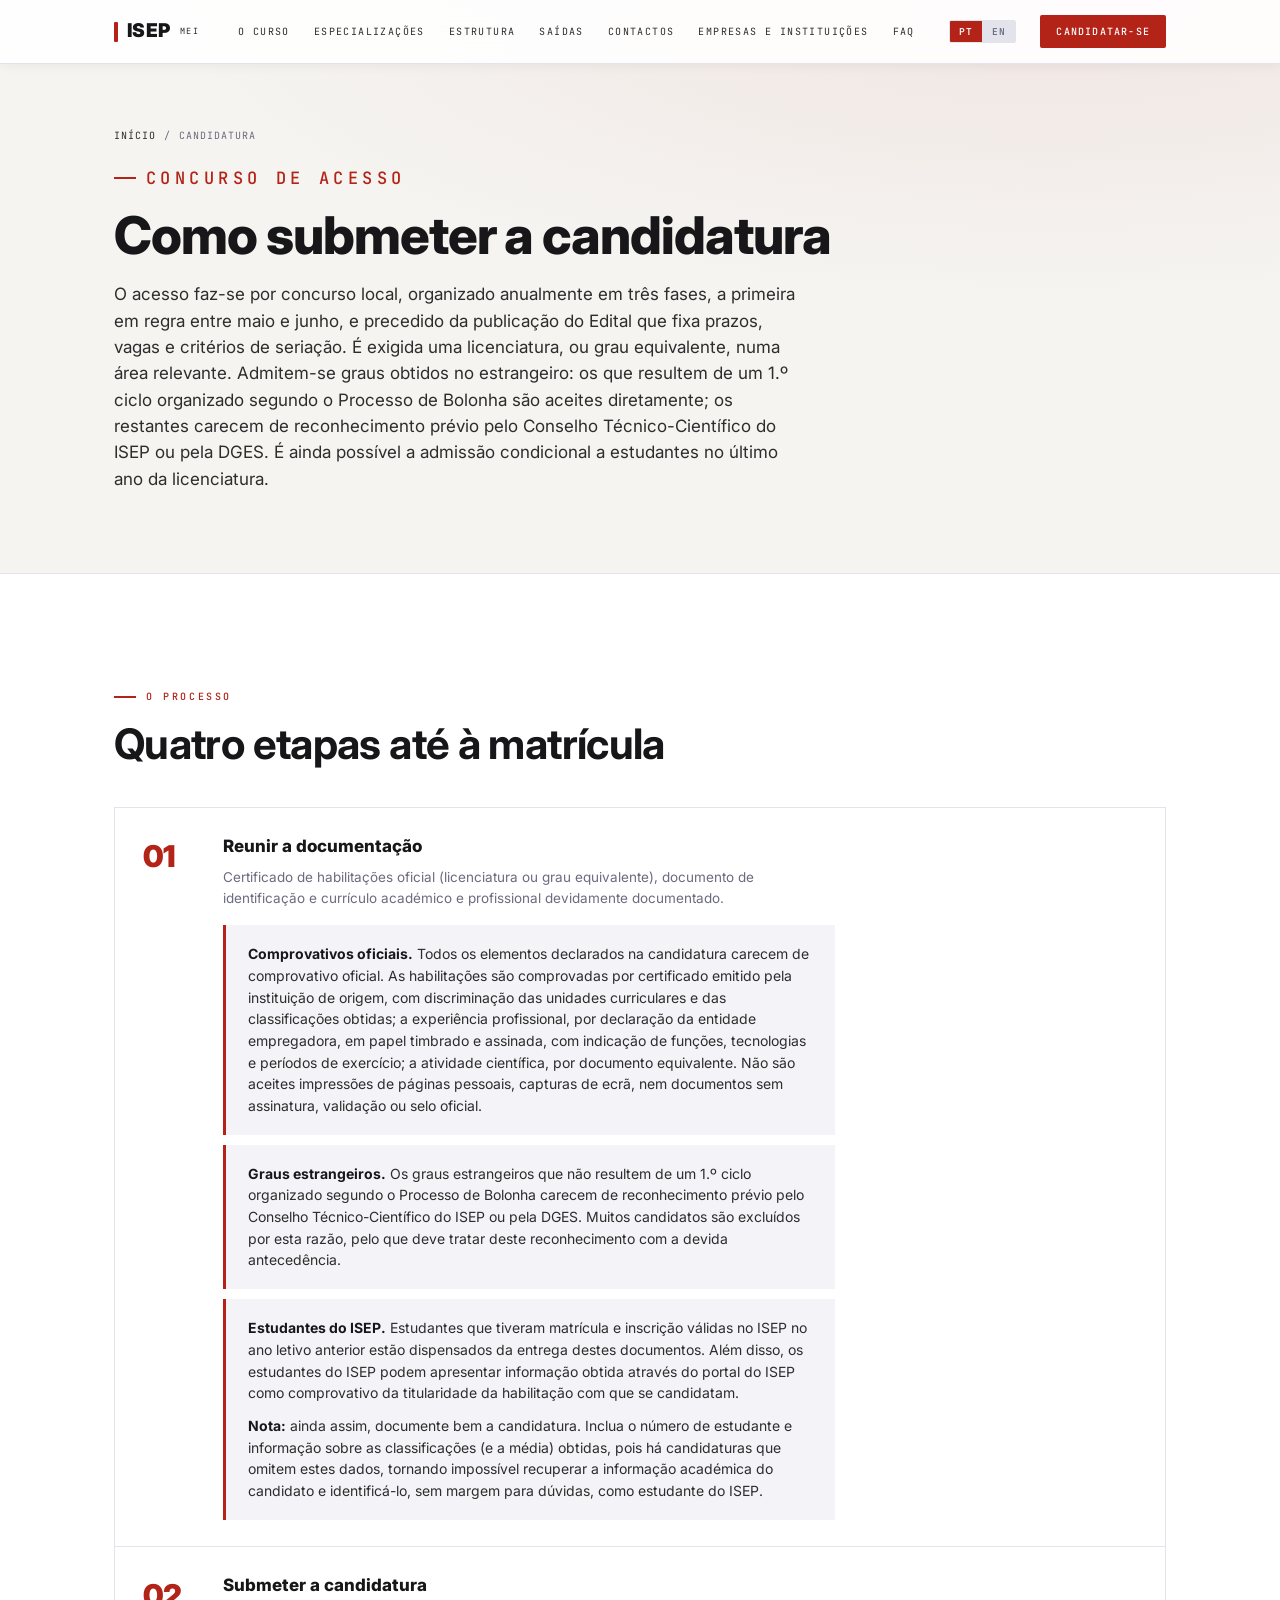
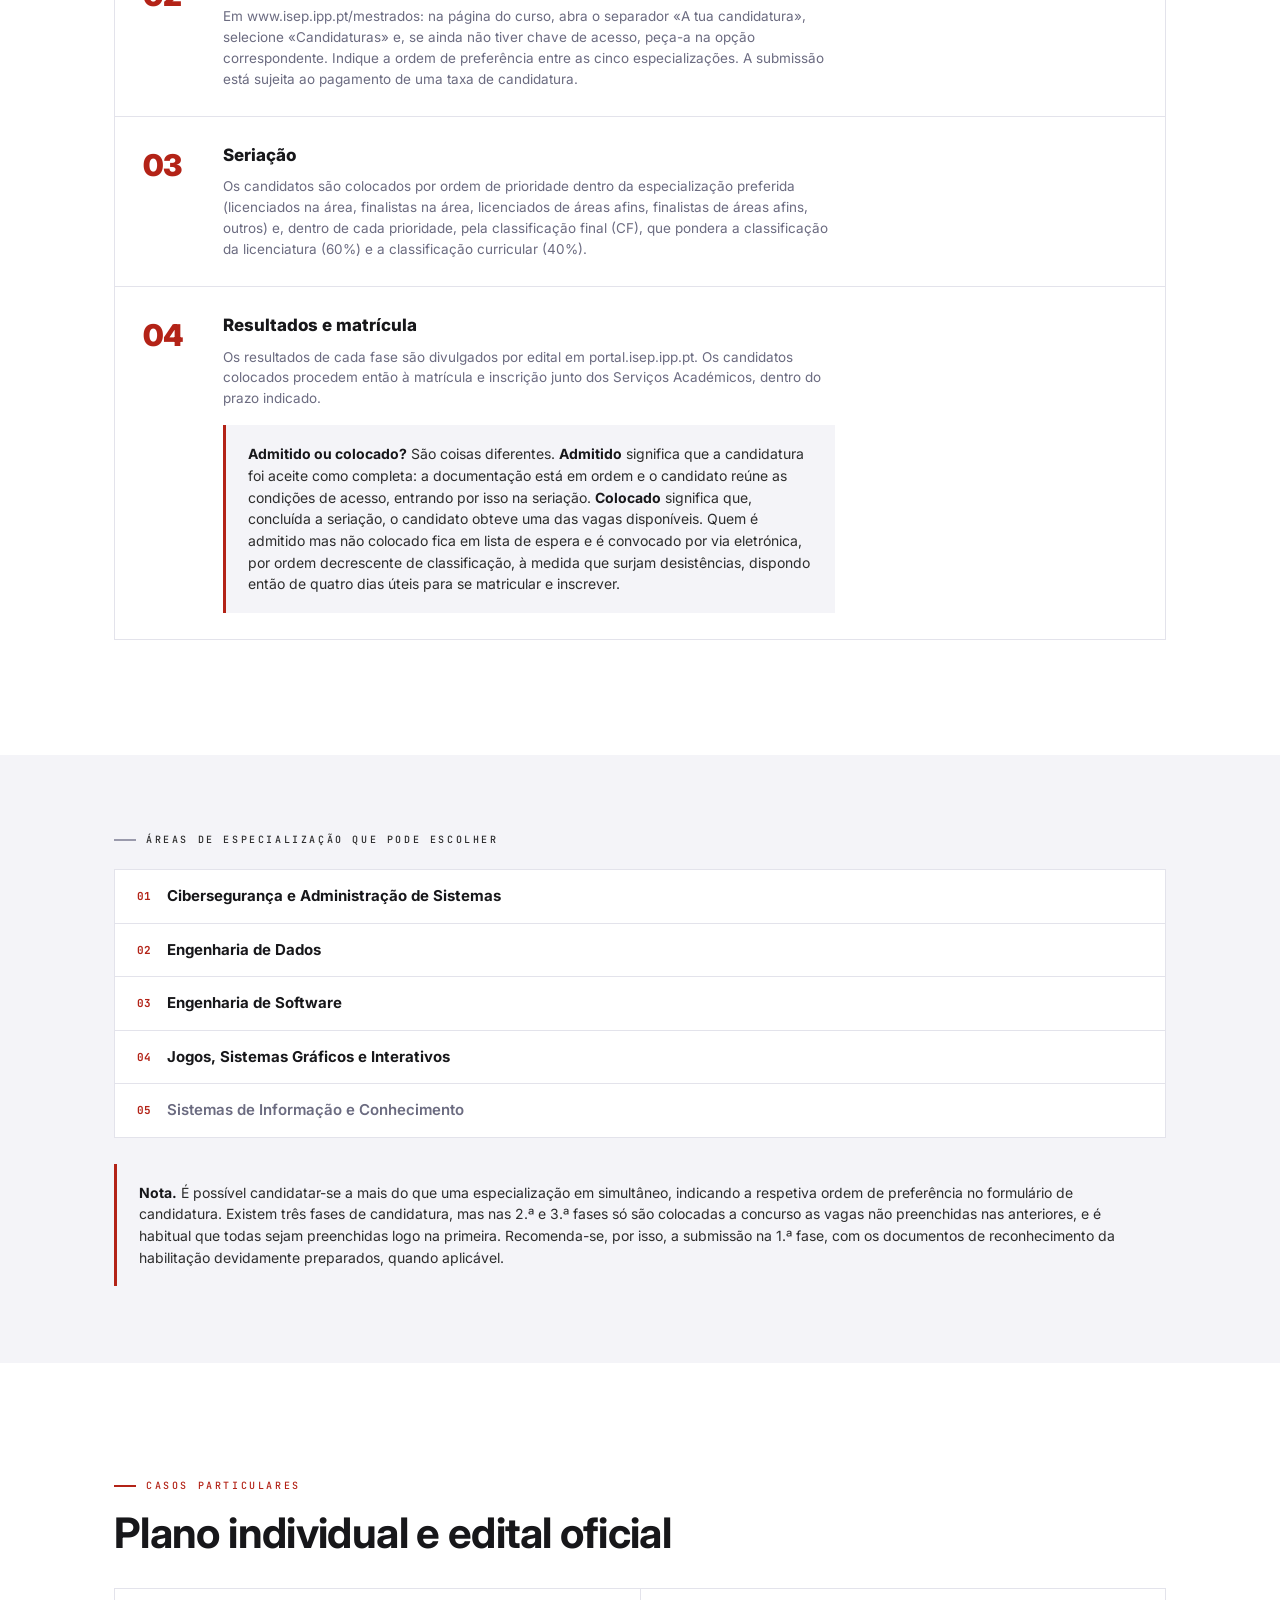
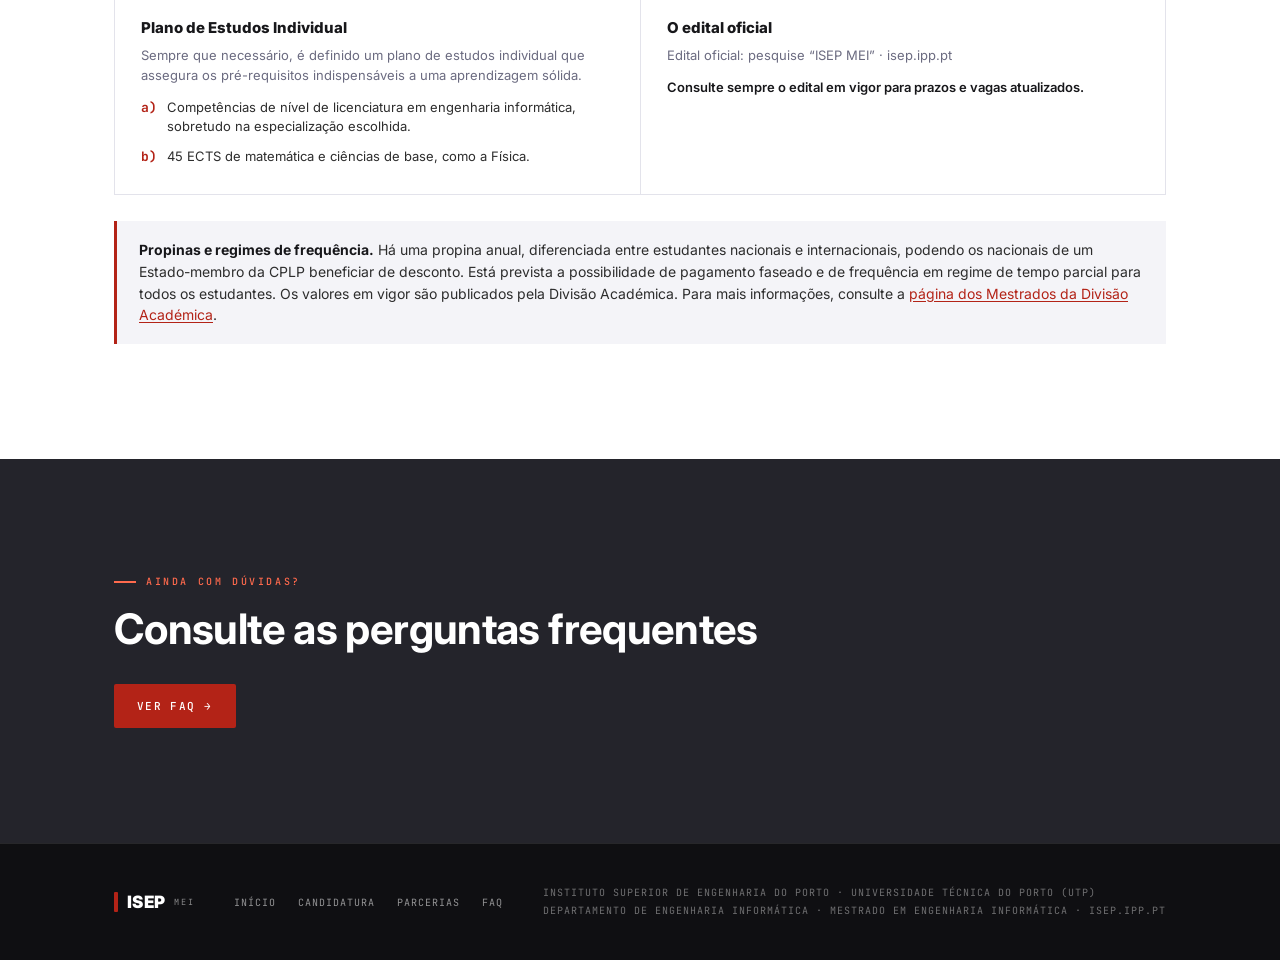
==== commit afb70c7f: "update website content" ====
--- a/candidatura.html
+++ b/candidatura.html
@@ -5,6 +5,8 @@
 <meta name="viewport" content="width=device-width, initial-scale=1">
 <title data-i18n="meta.cand">Candidatura · MEI · ISEP</title>
 <meta name="description" data-i18n-attr="content:meta.candDesc" content="">
+<link rel="icon" href="favicon.ico" sizes="32x32">
+<link rel="apple-touch-icon" href="assets/apple-touch-icon.png">
 <link rel="stylesheet" href="styles.css">
 <link rel="stylesheet" href="site.css">
 </head>
--- a/site.css
+++ b/site.css
@@ -322,7 +322,6 @@
 .chips { display: flex; flex-wrap: wrap; gap: 10px; margin-top: 36px; }
 .chip { font-size: 14px; font-weight: 600; color: var(--ink-700); background: var(--paper); border: 1px solid var(--line); border-radius: 2px; padding: 10px 16px; transition: all .2s ease; }
 .chip:hover { border-color: var(--mei-red); color: var(--mei-red); transform: translateY(-2px); }
-.chip.accent { background: var(--mei-red); border-color: var(--mei-red); color: #fff; }
 .careers__note { margin-top: 26px; font-family: var(--font-mono); font-size: 11px; letter-spacing: .04em; color: var(--ink-500); display: flex; align-items: center; gap: 10px; }
 .careers__note::before { content: ""; width: 18px; height: 2px; background: var(--mei-red); }
 
@@ -553,3 +552,178 @@
   .step-row { gap: 16px; padding: 20px; }
   .step-row__no { font-size: 22px; flex: 0 0 40px; }
 }
+
+/* ============================================================
+   LIGHT VARIANT — the site default
+   ============================================================
+   Merged in from the former site-light.css. Same design system
+   tokens, same structure; what changes is the value distribution:
+   the dark stage cuts become paper and warm soft, ink carries the
+   contrast, and ISEP red does more of the signalling. Display
+   weights drop one step so the page reads calmer.
+
+   Scoped on :root rather than a body class so it applies with no
+   opt-in, while keeping the exact specificity (0,1,0 prefix) the
+   variant was authored with — every rule below still lands as a
+   deliberate override of the block above it, not a coincidence of
+   source order. To restore the dark cut, delete this section.
+
+   Deliberately NOT converted: .closing, .footer and .subhero stay
+   dark, anchoring the page bottom and the subpage headers.
+   ============================================================ */
+
+/* ---- Type: one step lighter, slightly looser tracking ---- */
+:root .h-xl { font-weight: 800; letter-spacing: -.02em; }
+:root .h-lg { font-weight: 700; letter-spacing: -.015em; }
+:root .h-md { font-weight: 700; }
+:root .lead { font-weight: 450; color: var(--ink-700); }
+:root .body { color: var(--ink-700); }
+
+/* ============================================================
+   NAV — solid and light from the top (no dark hero beneath)
+   ============================================================ */
+:root .nav,
+:root .nav.scrolled {
+  background: rgba(255,255,255,.88);
+  backdrop-filter: saturate(1.4) blur(14px);
+  -webkit-backdrop-filter: saturate(1.4) blur(14px);
+  border-bottom-color: var(--line);
+}
+:root .nav .brand__isep { color: var(--ink-900); }
+:root .nav .brand__sub { color: var(--ink-700); }
+:root .nav .nav__link { color: var(--ink-700); }
+:root .nav .nav__link:hover { color: var(--ink-900); }
+:root .nav .nav__link.active { color: var(--mei-red); }
+:root .nav .nav__burger span { background: var(--ink-900); }
+/* The bar is light in BOTH states now, so the language switch needs its
+   .scrolled treatment from the top — its unscrolled skin is white-on-white. */
+:root .nav .langsw { background: var(--line); border-color: var(--line); }
+:root .nav .langsw__b { color: var(--ink-500); }
+:root .nav .langsw__b:hover { color: var(--ink-900); }
+:root .nav .langsw__b.active { background: var(--mei-red); color: #fff; }
+
+/* ============================================================
+   HERO — paper instead of near-black
+   ============================================================ */
+:root .hero {
+  background: var(--soft-warm);
+  color: var(--ink-900);
+  min-height: auto;
+  padding-top: calc(var(--nav-h) + clamp(56px, 8vw, 104px));
+  padding-bottom: clamp(56px, 8vw, 96px);
+  align-items: flex-start;
+}
+:root .hero__hatch {
+  background: radial-gradient(120% 90% at 82% 0%, rgba(179,35,23,.07), transparent 58%);
+  opacity: 1;
+}
+:root .hero__hatch::after { display: none; }
+:root .hero__kicker { color: var(--ink-700); }
+:root .hero__kicker b { color: var(--mei-red); }
+:root .hero__mei { font-weight: 800; letter-spacing: -.045em; font-size: clamp(112px, 22vw, 300px); }
+:root .hero__title { font-weight: 700; color: var(--ink-900); }
+:root .hero__intro { color: var(--ink-700); }
+:root .hero__stats {
+  border-color: var(--line);
+  background: var(--line);
+}
+:root .hero__stat { background: var(--paper); }
+:root .hero__stat .n { color: var(--ink-900); }
+:root .hero__stat .l { color: var(--ink-700); }
+:root .hero .btn--ghost-light { color: var(--ink-900); border-color: var(--line); }
+:root .hero .btn--ghost-light:hover { border-color: var(--ink-900); background: rgba(0,0,0,.03); }
+:root .scrollcue { display: none; }
+
+/* ============================================================
+   SUBPAGE HEADER — same conversion as the hero, so Candidatura,
+   Cooperação and FAQ open on paper like the homepage does.
+   The hairline is load-bearing: Cooperação's first section is
+   itself --soft-warm, so without it the header and that section
+   would run together as one undivided block.
+   ============================================================ */
+:root .subhero {
+  background: var(--soft-warm);
+  color: var(--ink-900);
+  border-bottom: 1px solid var(--line);
+}
+:root .subhero__hatch {
+  background: radial-gradient(120% 90% at 82% 0%, rgba(179,35,23,.07), transparent 58%);
+}
+:root .subhero .eyebrow { color: var(--mei-red); }
+:root .subhero .eyebrow::before { background: var(--mei-red); }
+:root .subhero h1 { font-weight: 800; letter-spacing: -.02em; color: var(--ink-900); }
+:root .subhero p { color: var(--ink-700); }
+:root .crumb { color: var(--ink-500); }
+:root .crumb a { color: var(--ink-700); }
+:root .crumb a:hover { color: var(--ink-900); }
+
+/* ============================================================
+   STRUCTURE — the accent cell becomes a red-marked paper cell
+   ============================================================ */
+:root .arc__cell.accent { background: var(--paper); box-shadow: inset 0 3px 0 var(--mei-red); }
+:root .arc__cell.accent .arc__sem { color: var(--ink-700); }
+:root .arc__cell.accent .arc__big { color: var(--mei-red); }
+:root .arc__cell.accent .arc__sub { color: var(--ink-700); }
+
+/* ============================================================
+   ACCREDITATIONS — light section, hairline cards
+   Dormant: the site dropped the accreditations section (see the
+   note in render.js) and site.css has no base .accred rules, so
+   nothing below matches today. Kept for when the section returns.
+   ============================================================ */
+:root .accred { background: var(--soft); color: var(--ink-700); }
+:root .accred .lead { color: var(--ink-700); }
+:root .accred .eyebrow { color: var(--mei-red); }
+:root .accred .eyebrow::before { background: var(--mei-red); }
+:root .accred__grid { background: var(--line); border-color: var(--line); }
+:root .accred__card { background: var(--paper); }
+:root .accred__abbr { color: var(--ink-900); }
+:root .accred__region { color: var(--mei-red); }
+:root .accred__name { color: var(--ink-900); }
+:root .accred__desc { color: var(--ink-700); }
+:root .adv { background: var(--line); border-color: var(--line); }
+:root .adv__card { background: var(--paper); }
+:root .adv__t { color: var(--ink-900); }
+:root .adv__d { color: var(--ink-700); }
+
+/* ============================================================
+   PARTNERS — repo block goes light with a red numeral
+   ============================================================ */
+:root .partners { background: var(--paper); }
+:root .repo { background: var(--soft-warm); color: var(--ink-700); border: 1px solid var(--line); }
+:root .repo__l { color: var(--ink-700); }
+:root .repo__url { color: var(--ink-700); }
+
+/* ============================================================
+   CLOSING / CONTACTS — stays dark in the light variant,
+   pairing with the footer to anchor the page bottom.
+   The light page strips the inline white on section headings,
+   so restore it for the dark closing block.
+   ============================================================ */
+:root .closing .h-lg { color: #fff; }
+
+:root .glance__k { color: var(--ink-700); }
+:root .glance__cell { background: var(--paper); }
+:root .pillar__d { color: var(--ink-700); }
+:root .spec__blurb { color: var(--ink-700); }
+:root .course__desc { color: var(--ink-700); }
+:root .common__desc { color: var(--ink-700); }
+:root .proj__m { color: var(--ink-700); }
+:root .spec__extra { color: var(--ink-700); }
+:root .spec__metaitem .l { color: var(--ink-700); }
+:root .subsem { color: var(--ink-900); }
+:root .course__ects .u,
+:root .common__ects .u { color: var(--ink-700); }
+:root .chip { color: var(--ink-900); }
+:root .careers__note { color: var(--ink-700); }
+:root .partner__kind { color: var(--ink-700); }
+:root .callout { color: var(--ink-700); }
+:root .arc__sem { color: var(--ink-700); }
+:root .arc__sub { color: var(--ink-700); }
+:root .arc__step { color: var(--ink-500); }
+:root .eyebrow.muted { color: var(--ink-700); }
+
+/* ============================================================
+   FOOTER — stays dark in the light variant, as an anchor.
+   ============================================================ */
+:root .footer { background: var(--stage-black); border-top: 1px solid rgba(255,255,255,.1); color: rgba(255,255,255,.6); }
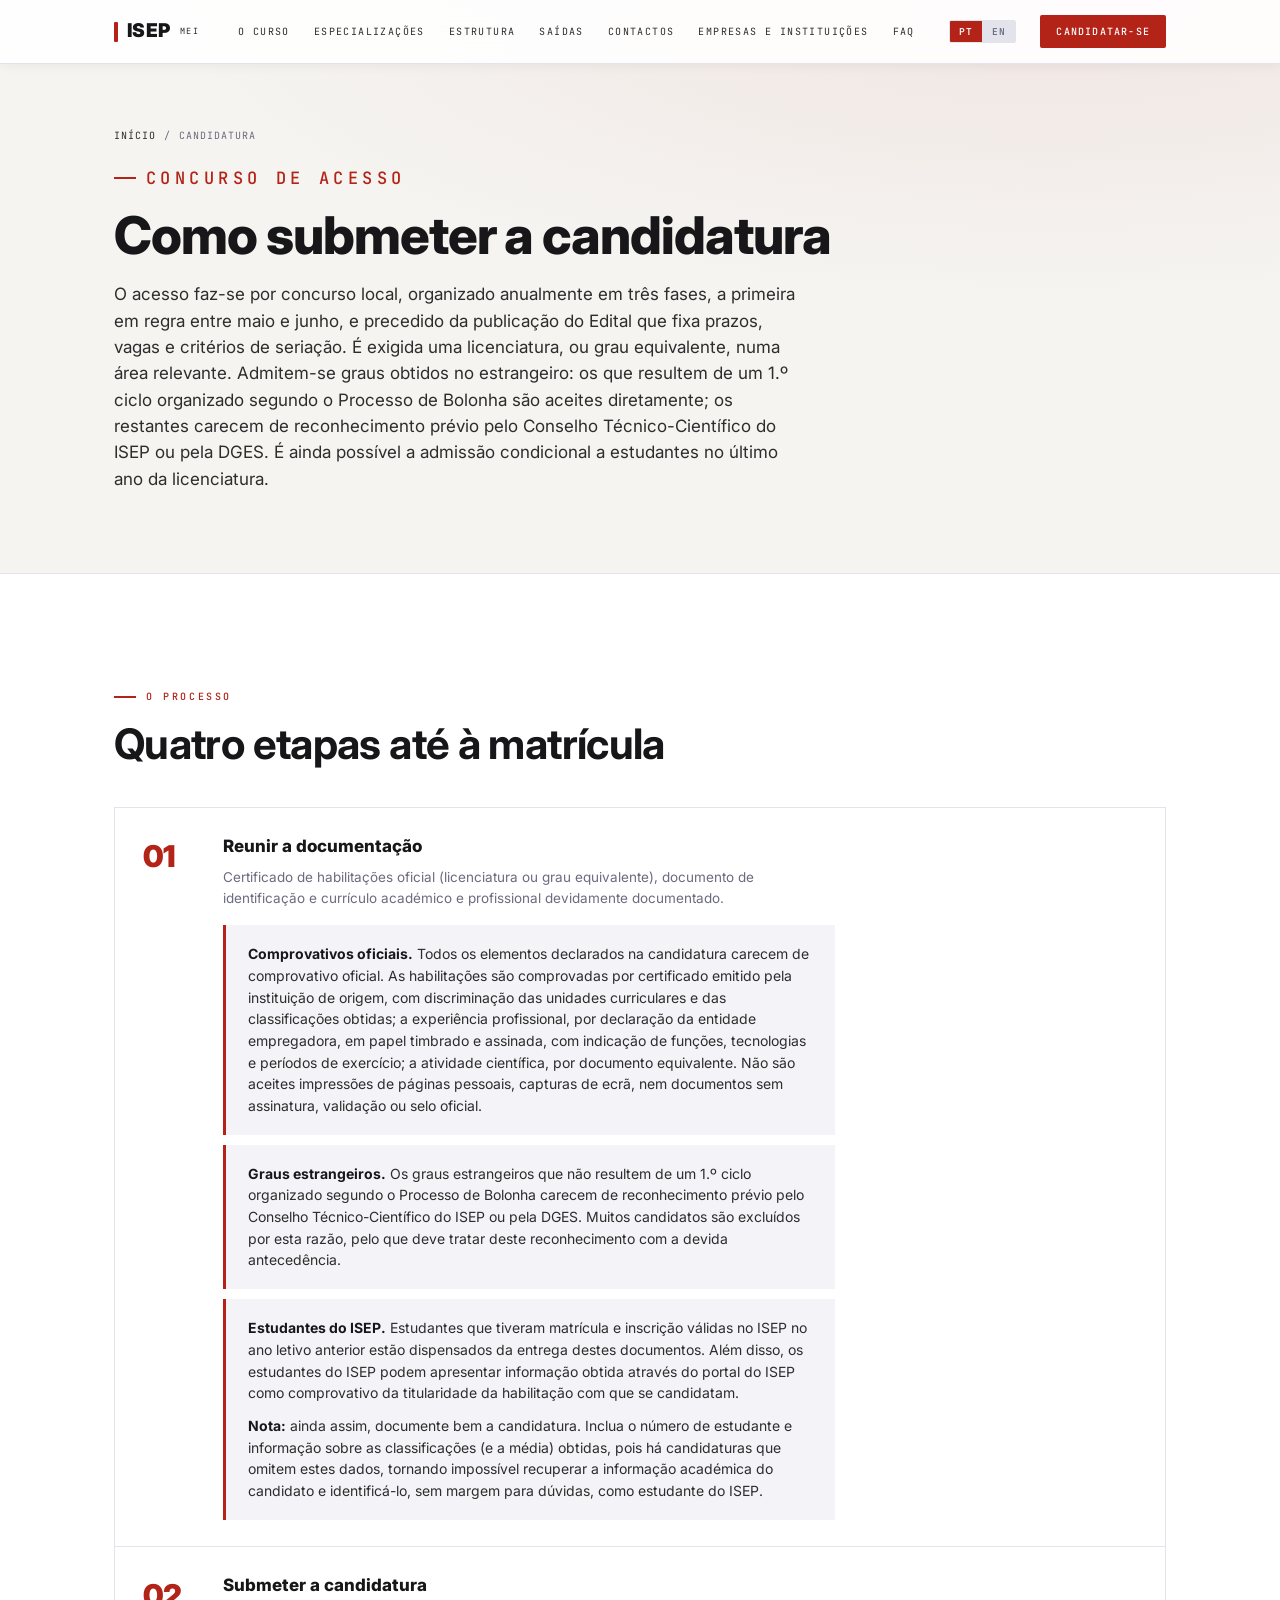
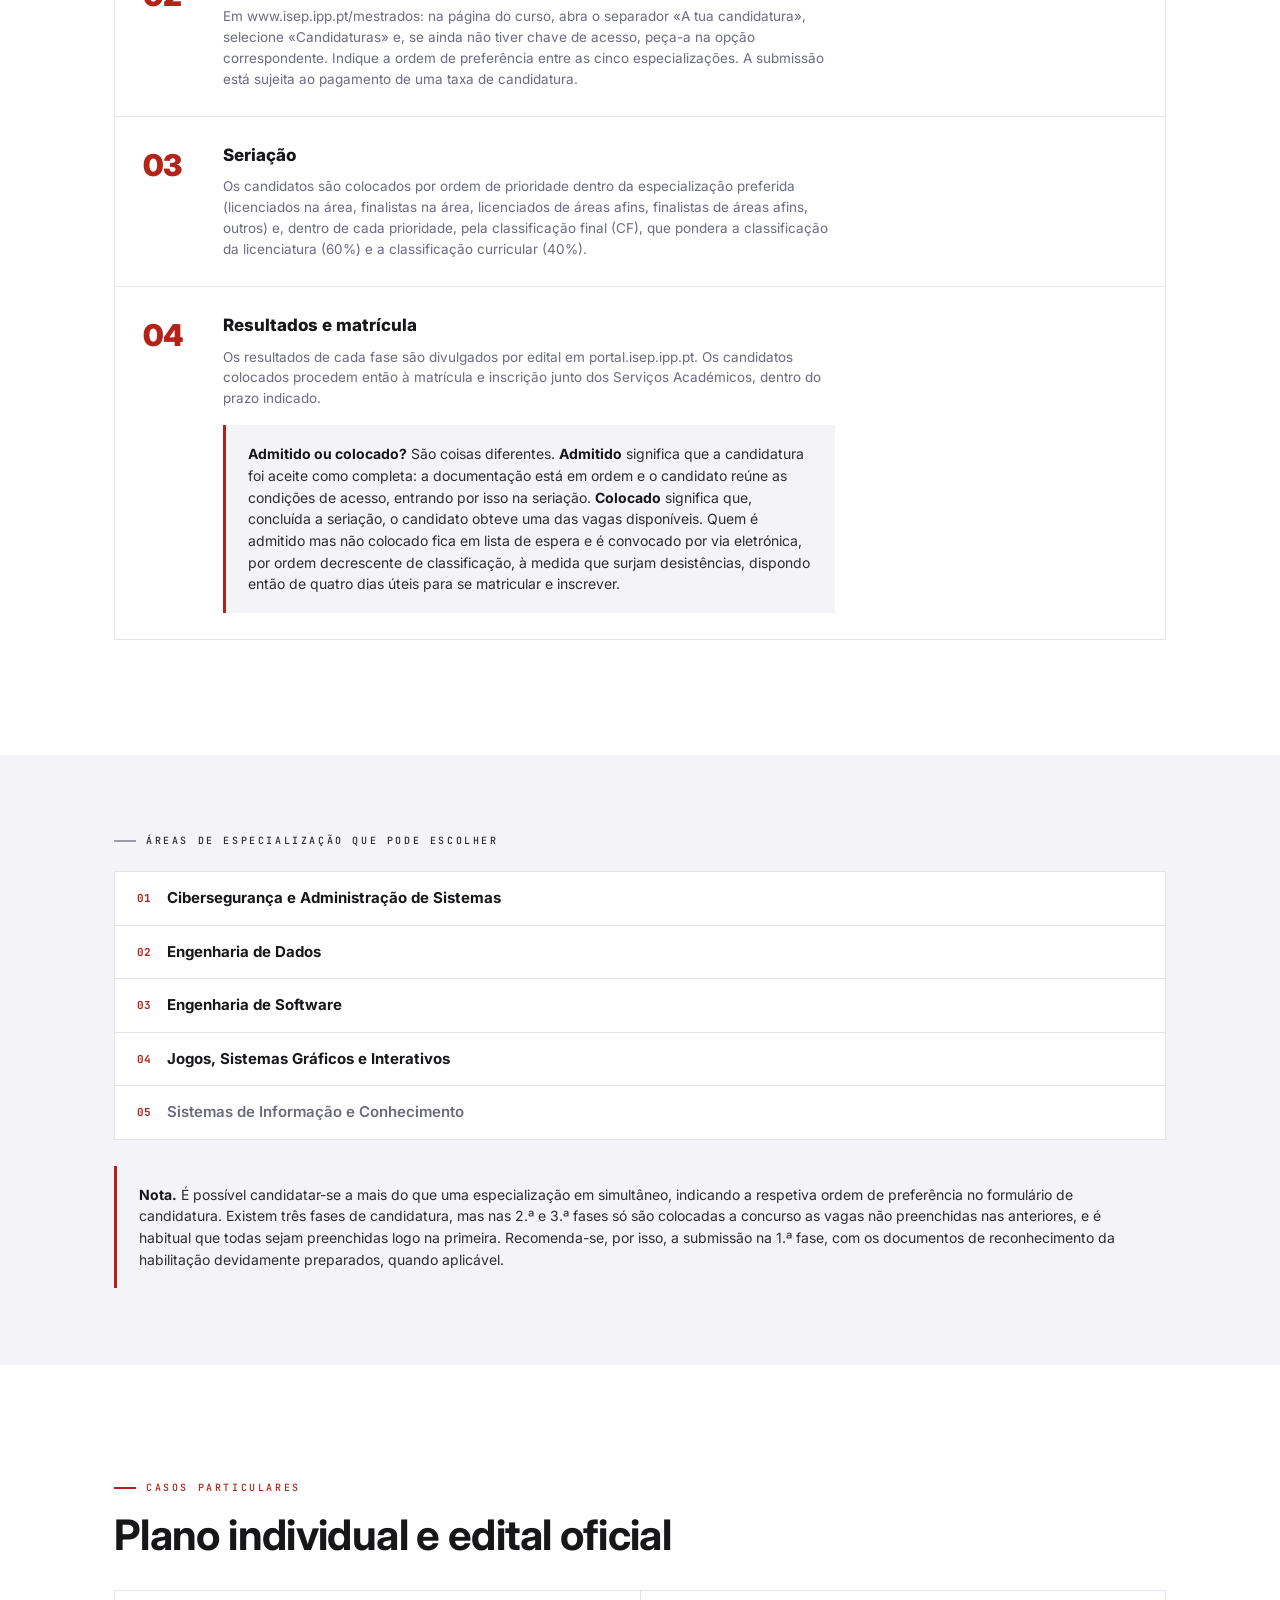
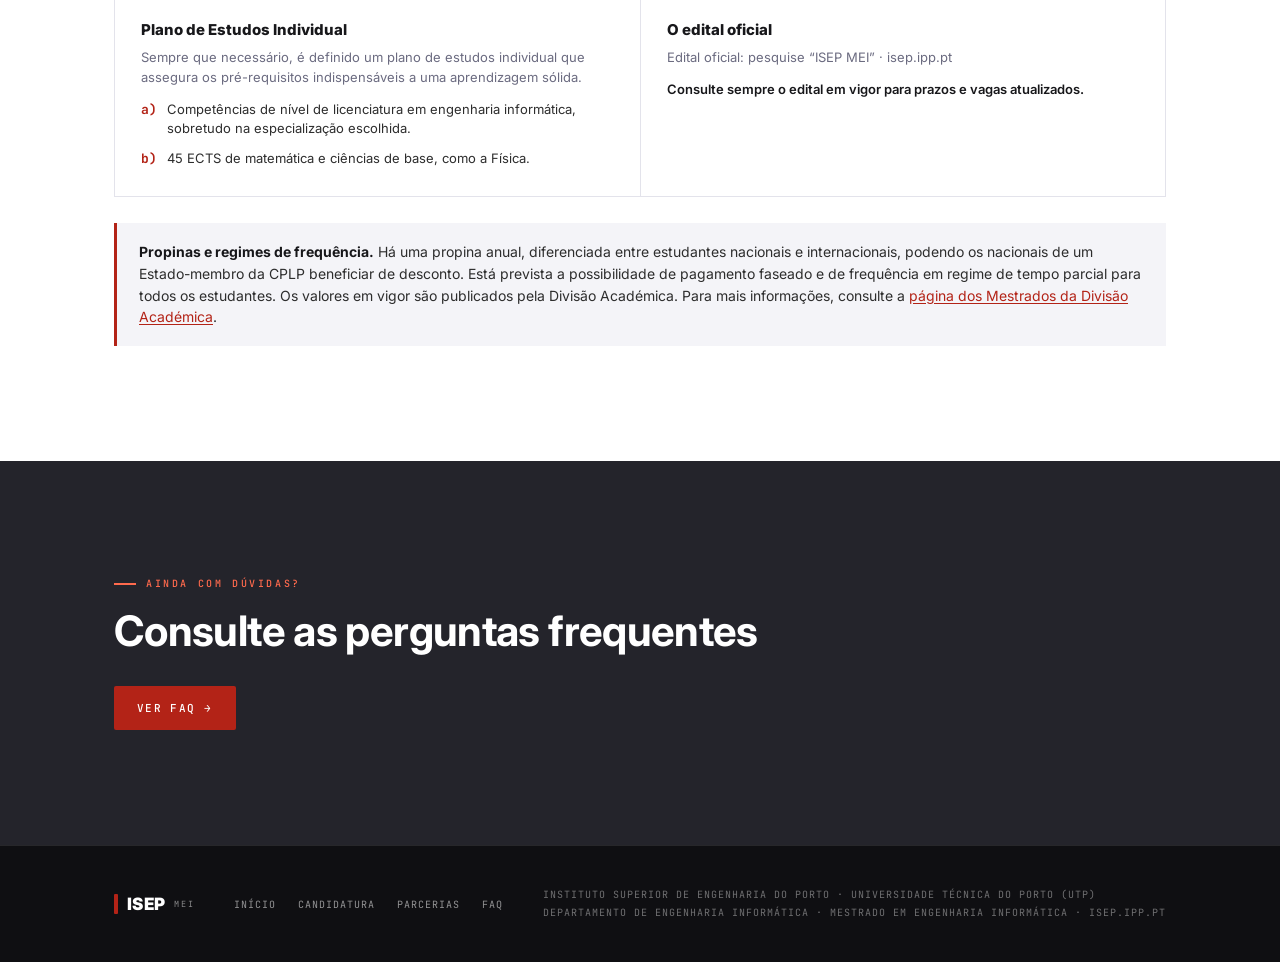
==== commit 05aebbc9: "Update website content and add anchors" ====
--- a/candidatura.html
+++ b/candidatura.html
@@ -14,7 +14,7 @@
 
 <div id="site-nav"></div>
 
-<section class="subhero">
+<section class="subhero" id="top">
   <div class="subhero__hatch"></div>
   <div class="wrap subhero__inner">
     <div class="crumb"><a href="index.html" data-i18n="cand.crumbHome"></a><span>/</span><span data-i18n="cand.crumb"></span></div>
@@ -24,7 +24,7 @@
   </div>
 </section>
 
-<section class="section">
+<section class="section" id="processo">
   <div class="wrap">
     <p class="eyebrow reveal" data-i18n="cand.stepsEyebrow"></p>
     <h2 class="h-lg reveal" data-i18n="cand.stepsH2"></h2>
@@ -34,13 +34,13 @@
 
 <section class="section section--tight" style="background:var(--soft);">
   <div class="wrap">
-    <p class="eyebrow muted reveal" data-i18n="cand.branchesEyebrow"></p>
+    <p class="eyebrow muted reveal" id="ramos" data-i18n="cand.branchesEyebrow"></p>
     <div class="branch-list reveal" id="branchList"></div>
     <div class="callout reveal" id="applyNote"></div>
   </div>
 </section>
 
-<section class="section">
+<section class="section" id="casos">
   <div class="wrap">
     <p class="eyebrow reveal" data-i18n="cand.caseEyebrow"></p>
     <h2 class="h-lg reveal" data-i18n="cand.caseH2"></h2>
@@ -69,5 +69,6 @@
 <script src="nav.js"></script>
 <script src="reveal.js"></script>
 <script src="candidatura.js"></script>
+<script src="anchors.js"></script>
 </body>
 </html>
--- a/site.css
+++ b/site.css
@@ -369,6 +369,9 @@
 .callout p:last-child { margin-bottom: 0; }
 .callout a { color: var(--mei-red); text-decoration: underline; text-underline-offset: 2px; }
 .callout a:hover { color: var(--mei-red-deep); }
+/* Lead callout: a page-level note that has to be read before the content
+   under it (used for the enrolled-students pointer on the FAQ). */
+.callout--lead { margin-bottom: 40px; padding: 22px 26px; font-size: 15px; background: var(--soft-warm, var(--soft)); border-left-width: 4px; }
 .adm-two { display: grid; grid-template-columns: 1fr 1fr; gap: 1px; background: var(--line); border: 1px solid var(--line); margin-top: 1px; }
 .adm-card { background: var(--paper); padding: 28px 26px; }
 .adm-card h4 { font-size: 15px; font-weight: 800; color: var(--ink-900); margin: 0 0 6px; }
@@ -727,3 +730,28 @@
    FOOTER — stays dark in the light variant, as an anchor.
    ============================================================ */
 :root .footer { background: var(--stage-black); border-top: 1px solid rgba(255,255,255,.1); color: rgba(255,255,255,.6); }
+
+/* ---- Section anchor links (anchors.js) ----------------------------
+   Hover-revealed "#" beside every anchorable heading, matching the
+   per-question link on the FAQ. Headings that are anchor targets in
+   their own right need scroll-margin so the sticky nav does not cover
+   them on arrival; whole sections already clear it with their padding. */
+.section h2[id], .section .eyebrow[id] { scroll-margin-top: calc(var(--nav-h) + 24px); }
+.anchor-host { position: relative; }
+.anchor-link {
+  display: inline-block; margin-left: 10px; vertical-align: middle;
+  font-family: var(--font-mono); font-size: 13px; font-weight: 700; line-height: 1;
+  color: var(--ink-300); text-decoration: none; padding: 3px 5px; border-radius: 2px;
+  opacity: 0; transition: opacity .2s ease, color .2s ease, background .2s ease;
+}
+.eyebrow .anchor-link { font-size: 11px; margin-left: 2px; }
+.anchor-host:hover .anchor-link, .anchor-link:focus-visible { opacity: 1; }
+.anchor-link:hover { color: var(--mei-red); background: var(--soft); }
+.anchor-link.copied { opacity: 1; color: var(--mei-red); }
+.anchor-link.copied::after { content: " \2713"; }
+/* Dark sections: the faint ink grey would disappear against them. */
+.closing .anchor-link, .subhero .anchor-link { color: rgba(255,255,255,.45); }
+.closing .anchor-link:hover, .subhero .anchor-link:hover { color: #fff; background: rgba(255,255,255,.12); }
+.closing .anchor-link.copied, .subhero .anchor-link.copied { color: #fff; }
+/* Touch: no hover to reveal it, so keep it permanently visible but quiet. */
+@media (hover: none) { .anchor-link { opacity: .55; } }
